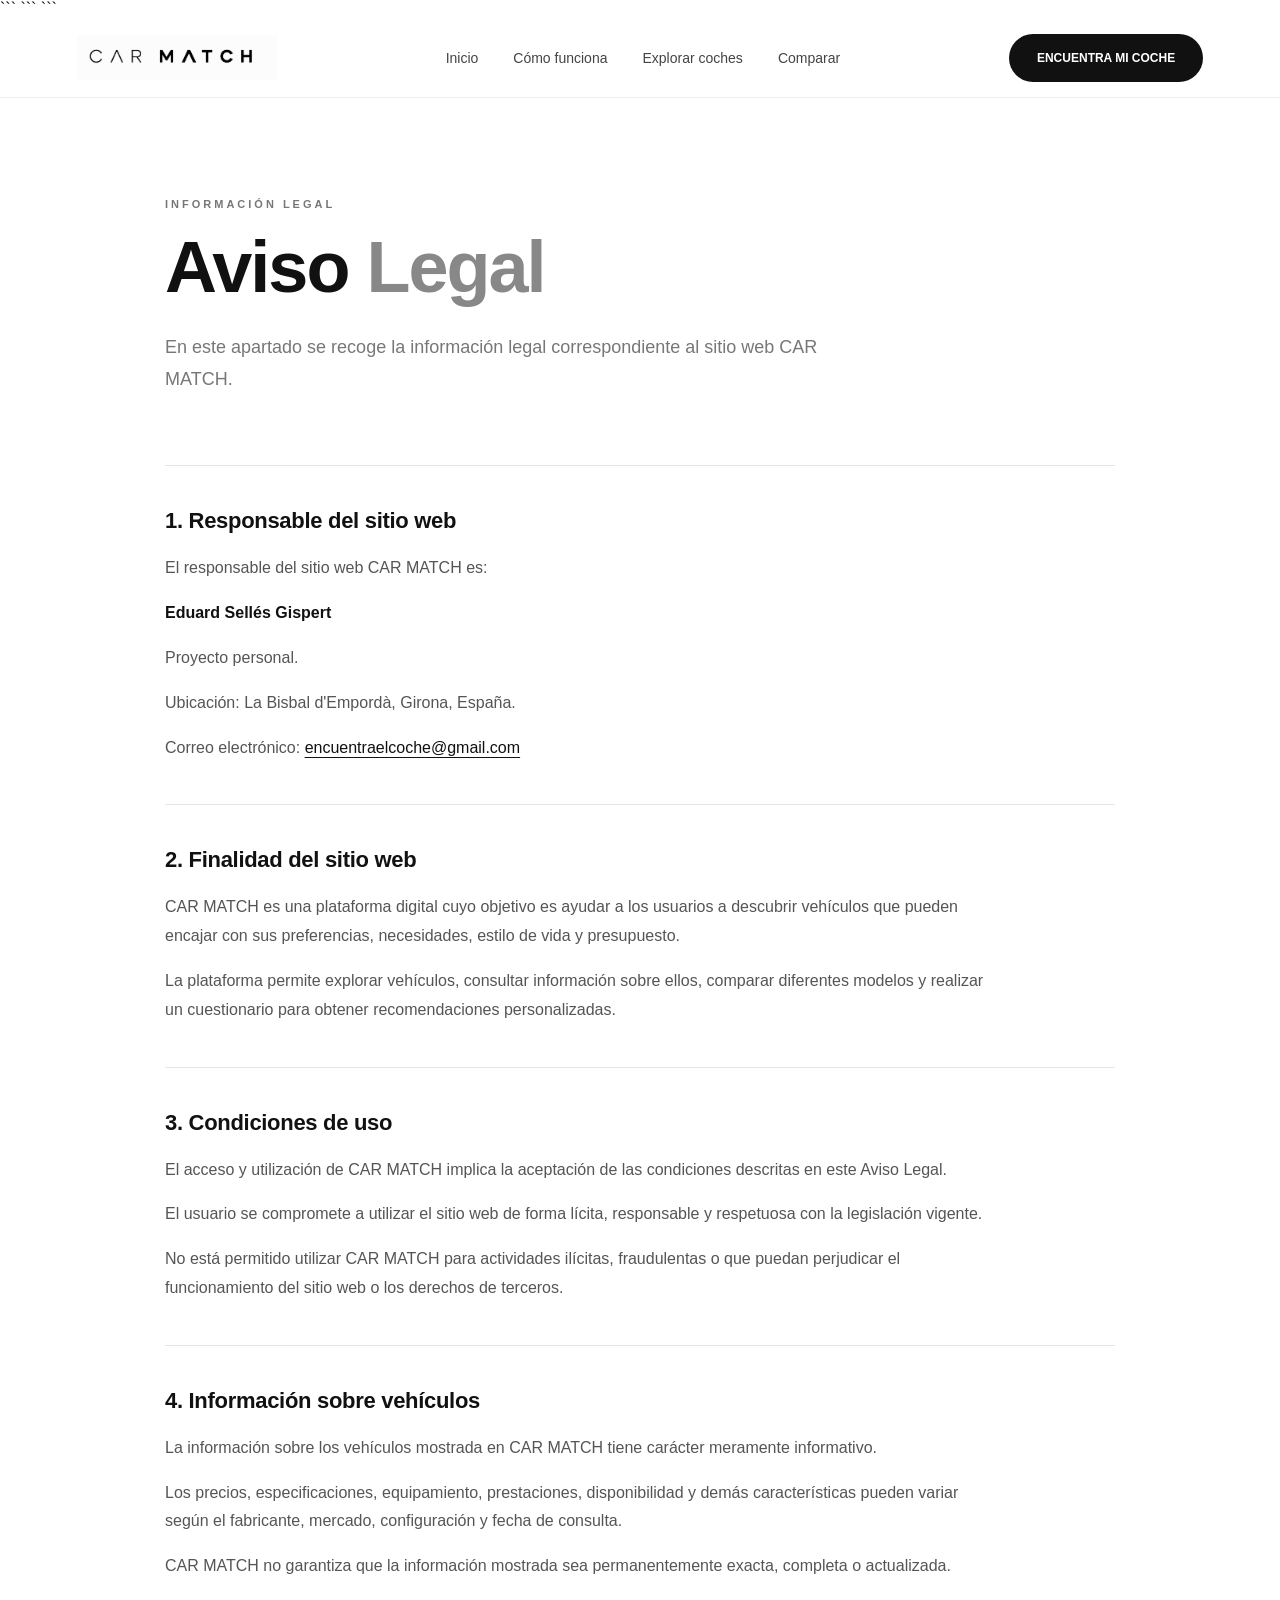
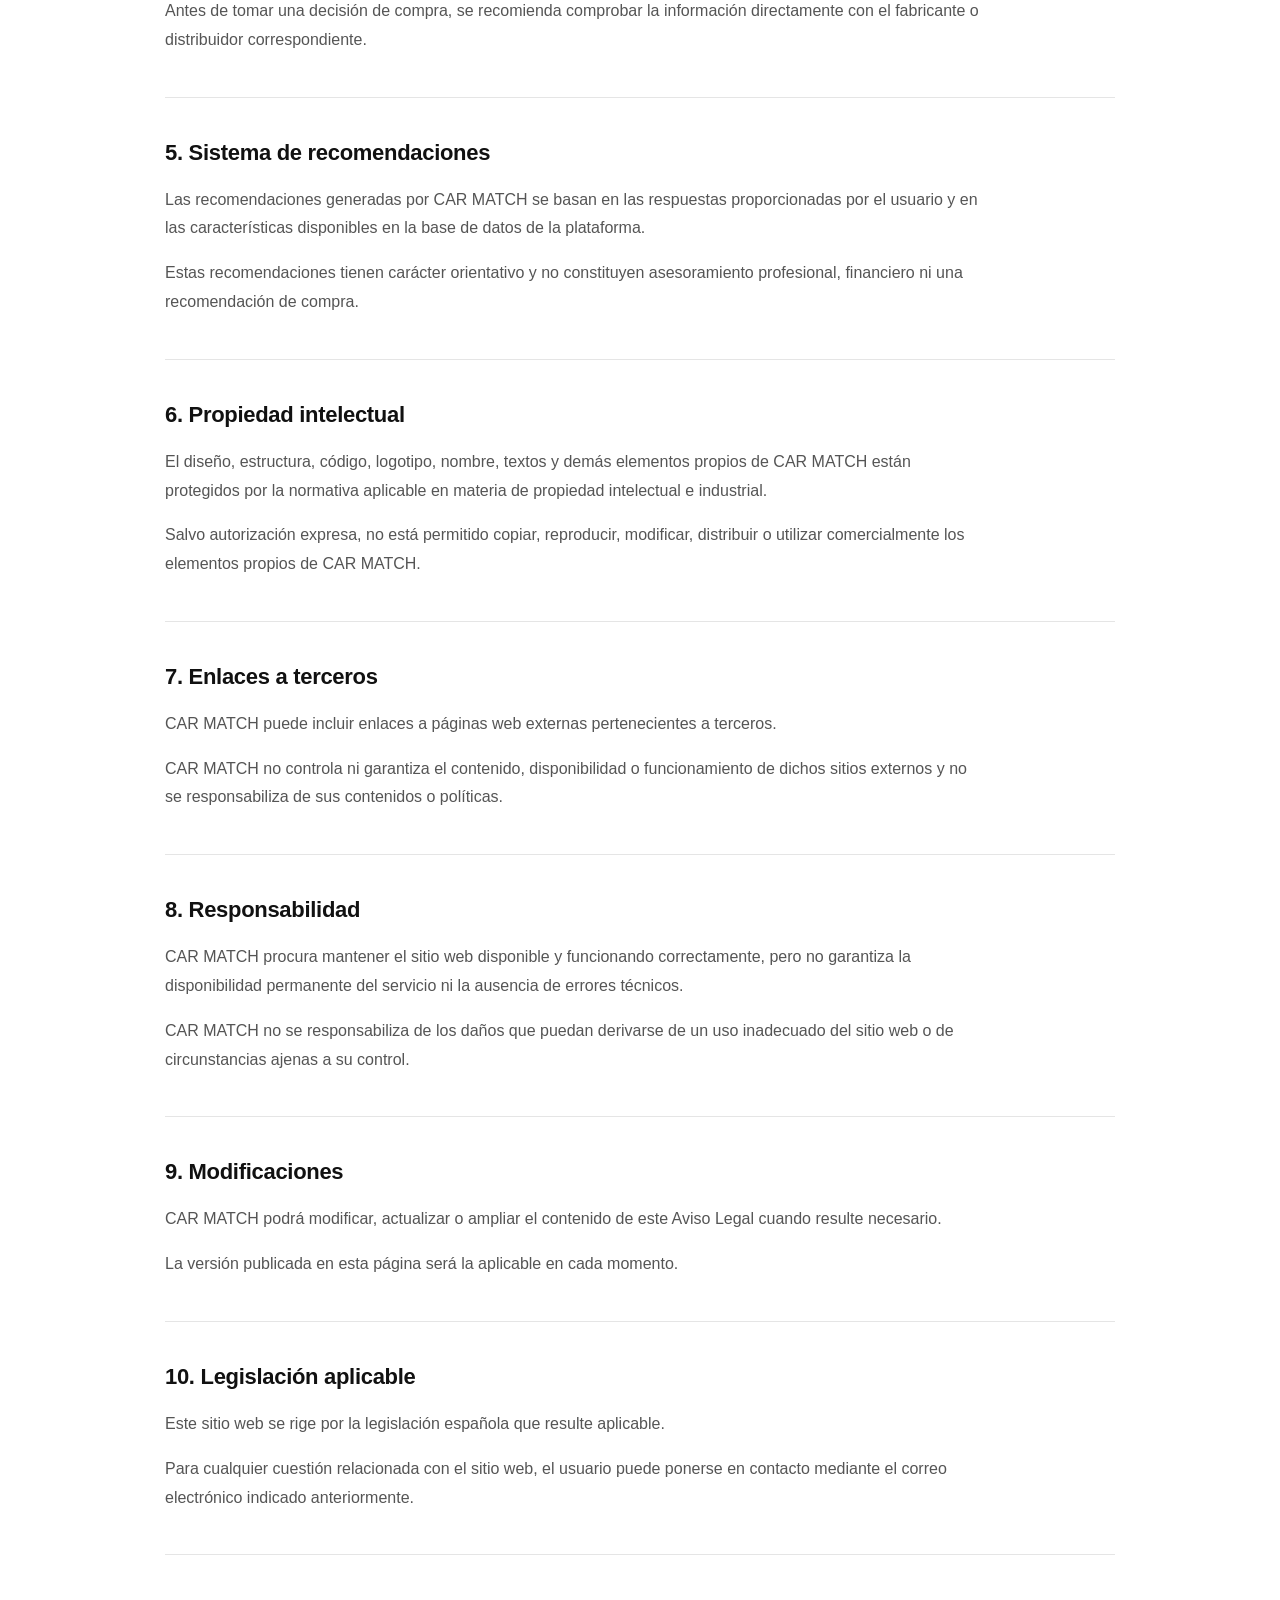
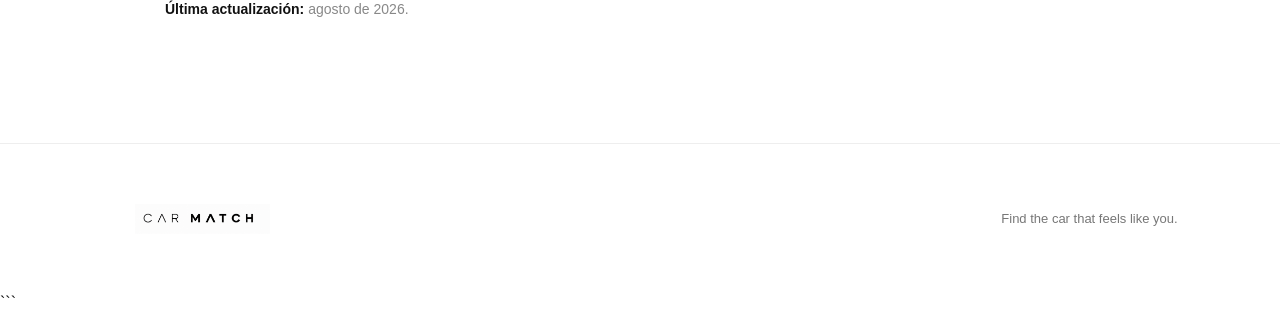
==== aviso-legal.html @ ea589018 "Add legal pages and footer links" ====
<!DOCTYPE html>

<html lang="es">

<head>

```
<meta charset="UTF-8">

<meta
    name="viewport"
    content="width=device-width, initial-scale=1.0"
>

<title>CAR MATCH — Aviso Legal</title>

<meta
    name="description"
    content="Aviso legal de CAR MATCH."
>

<link
    rel="icon"
    type="image/png"
    href="/images/favicon.png"
>

<link
    rel="stylesheet"
    href="css/style.css"
>
```

</head>

<body>

```
<!-- =====================================================
     NAVBAR
====================================================== -->

<header class="navbar">

    <a
        href="index.html"
        class="logo"
        aria-label="CAR MATCH - Inicio"
    >

        <img
            src="/images/logo.png"
            alt="CAR MATCH"
        >

    </a>


    <nav>

        <a href="index.html">
            Inicio
        </a>

        <a href="index.html#how-it-works">
            Cómo funciona
        </a>

        <a href="explore.html">
            Explorar coches
        </a>

        <a href="compare.html">
            Comparar
        </a>

    </nav>


    <button
        class="primary-button"
        type="button"
        onclick="startQuiz()"
    >
        ENCUENTRA MI COCHE
    </button>

</header>



<!-- =====================================================
     LEGAL CONTENT
====================================================== -->

<main class="legal-page">

    <section class="legal-container">


        <p class="section-label">
            INFORMACIÓN LEGAL
        </p>


        <h1>
            Aviso <span>Legal</span>
        </h1>


        <p class="legal-intro">

            En este apartado se recoge la información legal
            correspondiente al sitio web CAR MATCH.

        </p>



        <!-- RESPONSABLE -->

        <section class="legal-section">

            <h2>
                1. Responsable del sitio web
            </h2>

            <p>
                El responsable del sitio web CAR MATCH es:
            </p>

            <p>

                <strong>
                    Eduard Sellés Gispert
                </strong>

            </p>

            <p>

                Proyecto personal.

            </p>

            <p>

                Ubicación:
                La Bisbal d'Empordà, Girona, España.

            </p>

            <p>

                Correo electrónico:

                <a href="mailto:encuentraelcoche@gmail.com">
                    encuentraelcoche@gmail.com
                </a>

            </p>

        </section>



        <!-- FINALIDAD -->

        <section class="legal-section">

            <h2>
                2. Finalidad del sitio web
            </h2>

            <p>

                CAR MATCH es una plataforma digital cuyo objetivo
                es ayudar a los usuarios a descubrir vehículos que
                pueden encajar con sus preferencias, necesidades,
                estilo de vida y presupuesto.

            </p>

            <p>

                La plataforma permite explorar vehículos,
                consultar información sobre ellos, comparar
                diferentes modelos y realizar un cuestionario
                para obtener recomendaciones personalizadas.

            </p>

        </section>



        <!-- CONDICIONES -->

        <section class="legal-section">

            <h2>
                3. Condiciones de uso
            </h2>

            <p>

                El acceso y utilización de CAR MATCH implica
                la aceptación de las condiciones descritas
                en este Aviso Legal.

            </p>

            <p>

                El usuario se compromete a utilizar el sitio web
                de forma lícita, responsable y respetuosa con la
                legislación vigente.

            </p>

            <p>

                No está permitido utilizar CAR MATCH para
                actividades ilícitas, fraudulentas o que puedan
                perjudicar el funcionamiento del sitio web o
                los derechos de terceros.

            </p>

        </section>



        <!-- INFORMACIÓN VEHÍCULOS -->

        <section class="legal-section">

            <h2>
                4. Información sobre vehículos
            </h2>

            <p>

                La información sobre los vehículos mostrada en
                CAR MATCH tiene carácter meramente informativo.

            </p>

            <p>

                Los precios, especificaciones, equipamiento,
                prestaciones, disponibilidad y demás características
                pueden variar según el fabricante, mercado,
                configuración y fecha de consulta.

            </p>

            <p>

                CAR MATCH no garantiza que la información mostrada
                sea permanentemente exacta, completa o actualizada.

            </p>

            <p>

                Antes de tomar una decisión de compra, se recomienda
                comprobar la información directamente con el
                fabricante o distribuidor correspondiente.

            </p>

        </section>



        <!-- RECOMENDACIONES -->

        <section class="legal-section">

            <h2>
                5. Sistema de recomendaciones
            </h2>

            <p>

                Las recomendaciones generadas por CAR MATCH se
                basan en las respuestas proporcionadas por el
                usuario y en las características disponibles
                en la base de datos de la plataforma.

            </p>

            <p>

                Estas recomendaciones tienen carácter orientativo
                y no constituyen asesoramiento profesional,
                financiero ni una recomendación de compra.

            </p>

        </section>



        <!-- PROPIEDAD INTELECTUAL -->

        <section class="legal-section">

            <h2>
                6. Propiedad intelectual
            </h2>

            <p>

                El diseño, estructura, código, logotipo, nombre,
                textos y demás elementos propios de CAR MATCH
                están protegidos por la normativa aplicable
                en materia de propiedad intelectual e industrial.

            </p>

            <p>

                Salvo autorización expresa, no está permitido
                copiar, reproducir, modificar, distribuir o
                utilizar comercialmente los elementos propios
                de CAR MATCH.

            </p>

        </section>



        <!-- TERCEROS -->

        <section class="legal-section">

            <h2>
                7. Enlaces a terceros
            </h2>

            <p>

                CAR MATCH puede incluir enlaces a páginas web
                externas pertenecientes a terceros.

            </p>

            <p>

                CAR MATCH no controla ni garantiza el contenido,
                disponibilidad o funcionamiento de dichos sitios
                externos y no se responsabiliza de sus contenidos
                o políticas.

            </p>

        </section>



        <!-- RESPONSABILIDAD -->

        <section class="legal-section">

            <h2>
                8. Responsabilidad
            </h2>

            <p>

                CAR MATCH procura mantener el sitio web disponible
                y funcionando correctamente, pero no garantiza
                la disponibilidad permanente del servicio ni la
                ausencia de errores técnicos.

            </p>

            <p>

                CAR MATCH no se responsabiliza de los daños que
                puedan derivarse de un uso inadecuado del sitio
                web o de circunstancias ajenas a su control.

            </p>

        </section>



        <!-- MODIFICACIONES -->

        <section class="legal-section">

            <h2>
                9. Modificaciones
            </h2>

            <p>

                CAR MATCH podrá modificar, actualizar o ampliar
                el contenido de este Aviso Legal cuando resulte
                necesario.

            </p>

            <p>

                La versión publicada en esta página será la
                aplicable en cada momento.

            </p>

        </section>



        <!-- LEGISLACIÓN -->

        <section class="legal-section">

            <h2>
                10. Legislación aplicable
            </h2>

            <p>

                Este sitio web se rige por la legislación española
                que resulte aplicable.

            </p>

            <p>

                Para cualquier cuestión relacionada con el sitio
                web, el usuario puede ponerse en contacto mediante
                el correo electrónico indicado anteriormente.

            </p>

        </section>



        <!-- ACTUALIZACIÓN -->

        <section class="legal-section legal-update">

            <p>

                <strong>
                    Última actualización:
                </strong>

                agosto de 2026.

            </p>

        </section>


    </section>

</main>



<!-- =====================================================
     FOOTER
====================================================== -->

<footer>

    <div>

        <a
            href="index.html"
            class="logo"
            aria-label="CAR MATCH - Inicio"
        >

            <img
                src="/images/logo.png"
                alt="CAR MATCH"
            >

        </a>

    </div>


    <p>
        Find the car that feels like you.
    </p>

</footer>



<script src="js/script.js"></script>
```

</body>

</html>
---- css/style.css ----
/* =========================================================
   CAR MATCH
   GLOBAL STYLE
========================================================= */


/* =========================================================
   RESET
========================================================= */

* {
    margin: 0;
    padding: 0;
    box-sizing: border-box;
}

html {
    scroll-behavior: smooth;
}

body {
    font-family: Arial, Helvetica, sans-serif;
    background: #ffffff;
    color: #111111;
    -webkit-font-smoothing: antialiased;
}

img {
    max-width: 100%;
}

button,
input,
select {
    font-family: inherit;
}

button {
    -webkit-tap-highlight-color: transparent;
}

a {
    color: inherit;
}


/* =========================================================
   NAVBAR
========================================================= */

.navbar {
    position: relative;
    z-index: 100;

    width: 100%;
    min-height: 80px;

    padding: 0 6%;

    display: flex;
    align-items: center;
    justify-content: space-between;
    gap: 30px;

    border-bottom: 1px solid #eeeeee;

    background: rgba(255, 255, 255, 0.96);

    backdrop-filter: blur(10px);
}


/* =========================================================
   LOGO
========================================================= */

.logo {
    display: flex;
    align-items: center;
    text-decoration: none;

}


/* PNG LOGO */

.logo img {
    display: block;

    width: 200px;
    height: auto;
    object-fit: contain;
}


/*
   Texto del logo.
   Se mantiene porque quiz/results/explore/compare
   todavía utilizan CAR<span>MATCH</span>.
*/

.logo:not(:has(img)) {
    font-size: 22px;
    font-weight: 800;
    letter-spacing: -1px;
}

.logo span {
    font-weight: 400;
}


/* =========================================================
   NAVIGATION
========================================================= */

.navbar nav {
    display: flex;
    align-items: center;
    justify-content: center;

    gap: 35px;
}

.navbar nav a {
    position: relative;

    text-decoration: none;

    color: #444444;

    font-size: 14px;
    font-weight: 400;

    white-space: nowrap;

    transition:
        color 0.2s ease,
        opacity 0.2s ease;
}

.navbar nav a:hover {
    color: #000000;
}


/* ACTIVE PAGE */

.navbar nav a.active {
    color: #111111;
    font-weight: 700;
}

.navbar nav a.active::after {
    content: "";

    position: absolute;

    left: 0;
    right: 0;
    bottom: -8px;

    height: 1px;

    background: #111111;
}


/* =========================================================
   BUTTONS
========================================================= */

.primary-button,
.secondary-button,
.nav-button,
.quiz-next,
.quiz-back,
.exit-button,
.clear-filters,
.help-understood {
    -webkit-tap-highlight-color: transparent;
}


/* PRIMARY */

.primary-button {
    border: none;

    background: #111111;
    color: #ffffff;

    padding: 17px 28px;

    border-radius: 30px;

    font-size: 12px;
    font-weight: 700;

    cursor: pointer;

    transition:
        transform 0.2s ease,
        background 0.2s ease,
        opacity 0.2s ease;
}

.primary-button:hover {
    transform: translateY(-2px);
}

.primary-button:active {
    transform: translateY(0);
}


/* SECONDARY */

.secondary-button {
    border: 1px solid #cccccc;

    background: transparent;
    color: #111111;

    padding: 17px 28px;

    border-radius: 30px;

    font-size: 12px;
    font-weight: 700;

    cursor: pointer;

    transition:
        transform 0.2s ease,
        border-color 0.2s ease,
        background 0.2s ease;
}

.secondary-button:hover {
    border-color: #111111;

    background: #ffffff;

    transform: translateY(-2px);
}

.secondary-button:active {
    transform: translateY(0);
}


/* OLD NAV BUTTON COMPATIBILITY */

.nav-button {
    border: none;

    background: #111111;
    color: #ffffff;

    padding: 13px 22px;

    border-radius: 30px;

    font-size: 12px;
    font-weight: 700;

    cursor: pointer;
}


/* =========================================================
   HERO
========================================================= */

.hero {
    min-height: 680px;

    display: grid;
    grid-template-columns: 1fr 1fr;

    background: #f5f5f3;
}

.hero-content {
    display: flex;
    flex-direction: column;
    justify-content: center;

    padding: 80px 10%;
}

.eyebrow {
    font-size: 12px;

    letter-spacing: 3px;

    font-weight: 700;

    margin-bottom: 25px;
}

.hero h1 {
    font-size: clamp(48px, 5vw, 76px);

    line-height: 0.98;

    letter-spacing: -4px;

    max-width: 700px;
}

.hero h1 span {
    color: #777777;
}

.hero-description {
    max-width: 520px;

    margin-top: 30px;

    color: #555555;

    font-size: 17px;

    line-height: 1.7;
}


/* HERO BUTTONS */

.hero-buttons {
    display: flex;

    gap: 15px;

    margin-top: 40px;
}


/* =========================================================
   HERO IMAGE
========================================================= */

.hero-image {
    position: relative;
    min-height: 600px;
    overflow: hidden;
    background: #222222;
}

.hero-image img {
    width: 100%;
    height: 100%;
    min-height: 600px;
    display: block;
    object-fit: cover;
    transition: opacity 0.8s ease;
      overflow: hidden;
}


/* REAL HERO IMAGE */

.hero-image img {
    position: absolute;

    inset: 0;

    width: 100%;
    height: 100%;

    object-fit: cover;

    display: block;

    z-index: 1;
}


/* IMAGE OVERLAY */

.image-overlay {
    position: absolute;

    inset: 0;

    background:
        linear-gradient(
            135deg,
            rgba(0, 0, 0, 0.15),
            rgba(0, 0, 0, 0.35)
        );

    z-index: 2;

    pointer-events: none;
}


/* PLACEHOLDER */

.hero-car-placeholder {
    position: relative;

    z-index: 0;

    color: #ffffff;

    font-size: 90px;

    font-weight: 900;

    letter-spacing: -8px;

    opacity: 0.9;
}


/*
   Si existe imagen, el placeholder queda oculto
   visualmente debajo de ella.
*/

.hero-image img:not([src=""]) + .hero-car-placeholder {
    z-index: 0;
}


/* =========================================================
   HOW IT WORKS
========================================================= */

.how-it-works {
    padding: 120px 8%;
}

.section-label {
    font-size: 11px;

    letter-spacing: 3px;

    font-weight: 700;

    color: #777777;

    margin-bottom: 20px;
}

.how-it-works h2,
.categories h2 {
    font-size: clamp(36px, 4vw, 55px);

    letter-spacing: -2px;

    line-height: 1;

    max-width: 700px;
}


/* =========================================================
   STEPS
========================================================= */

.steps {
    display: grid;

    grid-template-columns: repeat(3, 1fr);

    gap: 60px;

    margin-top: 70px;
}

.step-number {
    font-size: 14px;

    color: #999999;

    margin-bottom: 30px;
}

.step h3 {
    font-size: 22px;

    margin-bottom: 15px;
}

.step p {
    color: #666666;

    line-height: 1.7;

    max-width: 350px;
}


/* =========================================================
   CATEGORIES
========================================================= */

.categories {
    padding: 120px 8%;

    background: #111111;

    color: #ffffff;
}

.categories .section-label {
    color: #999999;
}

.category-grid {
    display: grid;

    grid-template-columns: repeat(3, 1fr);

    gap: 15px;

    margin-top: 60px;
}

.category-card {
    min-height: 220px;

    padding: 30px;

    border: 1px solid #333333;

    display: flex;

    flex-direction: column;

    justify-content: flex-end;

    transition:
        background 0.3s ease,
        transform 0.3s ease,
        border-color 0.3s ease;

    cursor: pointer;
}

.category-card:hover {
    background: #1d1d1d;

    border-color: #444444;

    transform: translateY(-5px);
}

.category-card h3 {
    font-size: 25px;

    margin-bottom: 10px;
}

.category-card p {
    color: #999999;

    line-height: 1.5;
}

.category-card {
    display: flex;
    flex-direction: column;
    align-items: flex-start;
    justify-content: flex-start;
    text-align: left;
}

.category-card h3 {
    margin: 0 0 12px 0;
    text-align: left;
}


/* =========================================================
   FOOTER
========================================================= */

footer {
    padding: 60px 8%;

    display: flex;

    justify-content: space-between;

    align-items: center;

    gap: 30px;

    border-top: 1px solid #eeeeee;

    background: #ffffff;
}

footer .logo img {
    height: 30px;
}

footer p {
    color: #777777;

    font-size: 13px;
}


/* =========================================================
   FOCUS ACCESSIBILITY
========================================================= */

button:focus-visible,
a:focus-visible,
select:focus-visible,
input:focus-visible,
.category-card:focus-visible {
    outline: 2px solid #111111;

    outline-offset: 4px;
}


/* =========================================================
   QUIZ
========================================================= */

.quiz-page {
    background: #f7f7f5;

    min-height: 100vh;
}


/* =========================================================
   QUIZ HEADER
========================================================= */

.quiz-header {
    height: 80px;

    padding: 0 6%;

    display: flex;

    align-items: center;

    justify-content: space-between;

    gap: 30px;

    background: #ffffff;

    border-bottom: 1px solid #e8e8e8;
}

.quiz-logo {
    color: #111111;

    text-decoration: none;

    font-size: 22px;

    font-weight: 800;

    letter-spacing: -1px;
}

.quiz-logo span {
    font-weight: 400;
}


/* =========================================================
   EXIT
========================================================= */

.exit-button {
    border: none;

    background: transparent;

    font-size: 12px;

    font-weight: 700;

    color: #777777;

    cursor: pointer;

    transition:
        color 0.2s ease,
        opacity 0.2s ease;
}

.exit-button:hover {
    color: #111111;
}


/* =========================================================
   QUIZ CONTAINER
========================================================= */

.quiz-container {
    width: min(900px, 90%);

    margin: 0 auto;

    padding: 70px 0 50px;
}


/* =========================================================
   PROGRESS
========================================================= */

.progress-section {
    margin-bottom: 70px;
}

.progress-top {
    display: flex;

    justify-content: space-between;

    margin-bottom: 12px;

    font-size: 11px;

    font-weight: 700;

    letter-spacing: 1.5px;

    color: #777777;
}

.progress-bar {
    height: 4px;

    background: #dddddd;

    border-radius: 10px;

    overflow: hidden;
}

.progress {
    height: 100%;

    width: 10%;

    background: #111111;

    transition: width 0.4s ease;
}


/* =========================================================
   QUESTION
========================================================= */

.question-section {
    max-width: 750px;

    margin: 0 auto;
}

.question-category {
    font-size: 11px;

    font-weight: 700;

    letter-spacing: 3px;

    color: #888888;

    margin-bottom: 20px;
}

.question-section h1 {
    font-size: clamp(38px, 5vw, 62px);

    line-height: 1;

    letter-spacing: -3px;

    margin-bottom: 25px;
}

.question-description {
    color: #666666;

    font-size: 16px;

    line-height: 1.7;

    max-width: 650px;

    margin-bottom: 45px;
}


/* =========================================================
   ANSWERS
========================================================= */

.answers {
    display: grid;

    gap: 12px;
}

.answer {
    position: relative;

    padding: 22px 25px;

    border: 1px solid #dddddd;

    background: #ffffff;

    cursor: pointer;

    transition:
        border-color 0.2s ease,
        transform 0.2s ease,
        background 0.2s ease;

    border-radius: 8px;
}

.answer:hover {
    border-color: #111111;

    transform: translateY(-2px);
}

.answer.selected {
    background: #111111;

    color: #ffffff;

    border-color: #111111;
}

.answer-title {
    font-size: 16px;

    font-weight: 700;

    margin-bottom: 5px;
}

.answer-description {
    font-size: 13px;

    color: #777777;

    line-height: 1.5;
}

.answer.selected .answer-description {
    color: #bbbbbb;
}


/* =========================================================
   HELP BUTTON
========================================================= */

.help-button {
    display: inline-flex;

    align-items: center;
    justify-content: center;

    width: 22px;
    height: 22px;

    margin-left: 8px;

    border: 1px solid #aaaaaa;

    border-radius: 50%;

    font-size: 12px;

    cursor: pointer;

    color: #555555;

    background: #ffffff;

    transition:
        background 0.2s ease,
        color 0.2s ease;
}

.help-button:hover {
    background: #111111;

    color: #ffffff;
}


/* =========================================================
   QUIZ NAVIGATION
========================================================= */

.quiz-navigation {
    display: flex;

    justify-content: space-between;

    align-items: center;

    gap: 20px;

    margin-top: 70px;
}

.quiz-back {
    border: none;

    background: transparent;

    color: #666666;

    font-size: 12px;

    font-weight: 700;

    cursor: pointer;

    transition: color 0.2s ease;
}

.quiz-back:hover {
    color: #111111;
}

.quiz-next {
    border: none;

    background: #111111;

    color: #ffffff;

    padding: 17px 30px;

    border-radius: 30px;

    font-size: 12px;

    font-weight: 700;

    cursor: pointer;

    transition:
        transform 0.2s ease,
        opacity 0.2s ease;
}

.quiz-next:hover {
    transform: translateY(-2px);
}

.quiz-next:active {
    transform: translateY(0);
}


/* =========================================================
   HELP MODAL
========================================================= */

.help-modal {
    position: fixed;

    inset: 0;

    z-index: 9999;
}

.help-overlay {
    position: absolute;

    inset: 0;

    background: rgba(0, 0, 0, 0.55);

    backdrop-filter: blur(5px);
}

.help-box {
    position: absolute;

    left: 50%;
    top: 50%;

    transform: translate(-50%, -50%);

    width: min(500px, 90%);

    max-height: 90vh;

    overflow-y: auto;

    padding: 45px;

    background: #ffffff;

    border-radius: 14px;

    box-shadow:
        0 30px 80px rgba(0, 0, 0, 0.25);
}

.help-icon {
    width: 35px;
    height: 35px;

    border-radius: 50%;

    background: #111111;

    color: #ffffff;

    display: flex;

    align-items: center;
    justify-content: center;

    font-weight: 700;

    margin-bottom: 25px;
}

.help-box h2 {
    font-size: 28px;

    letter-spacing: -1px;

    margin-bottom: 15px;
}

.help-box p {
    color: #666666;

    line-height: 1.7;
}

.help-close {
    position: absolute;

    top: 20px;
    right: 20px;

    width: 35px;
    height: 35px;

    border: none;

    background: transparent;

    font-size: 28px;

    cursor: pointer;

    color: #777777;

    border-radius: 50%;
}

.help-close:hover {
    background: #f2f2f2;

    color: #111111;
}

.help-understood {
    margin-top: 30px;

    border: none;

    background: #111111;

    color: #ffffff;

    padding: 14px 25px;

    border-radius: 30px;

    font-size: 11px;

    font-weight: 700;

    cursor: pointer;

    transition: transform 0.2s ease;
}

.help-understood:hover {
    transform: translateY(-2px);
}


/* =========================================================
   GENERAL MOBILE — TABLET
========================================================= */

@media (max-width: 900px) {

    /* NAVBAR */

    .navbar {
        padding: 0 5%;

        gap: 20px;
    }

    .navbar nav {
        display: none;
    }


    /* HERO */

    .hero {
        grid-template-columns: 1fr;

        min-height: auto;
    }

    .hero-content {
        padding: 80px 7%;
    }

    .hero-image {
        min-height: 400px;
    }


    /* STEPS */

    .steps {
        grid-template-columns: 1fr;

        gap: 50px;
    }


    /* CATEGORIES */

    .category-grid {
        grid-template-columns: 1fr 1fr;
    }


    /* FOOTER */

    footer {
        padding: 50px 7%;
    }

}


/* =========================================================
   MOBILE
========================================================= */

@media (max-width: 600px) {

    /* =====================================================
       NAVBAR
    ====================================================== */

    .navbar {
        min-height: 70px;

        padding: 0 5%;

        gap: 15px;
    }

    .navbar .logo img {
        height: 28px;

        max-width: 150px;
    }

    .navbar > .primary-button {
        padding: 11px 16px;

        font-size: 10px;

        white-space: nowrap;
    }


    /* =====================================================
       HERO
    ====================================================== */

    .hero-content {
        padding: 65px 7%;
    }

    .eyebrow {
        font-size: 10px;

        letter-spacing: 2.5px;

        margin-bottom: 20px;
    }

    .hero h1 {
        font-size: clamp(42px, 12vw, 58px);

        letter-spacing: -2.5px;

        line-height: 0.98;
    }

    .hero-description {
        font-size: 15px;

        line-height: 1.65;

        margin-top: 25px;
    }

    .hero-buttons {
        flex-direction: column;

        gap: 10px;

        margin-top: 30px;
    }

    .primary-button,
    .secondary-button {
        width: 100%;

        min-height: 50px;
    }

    .hero-image {
        min-height: 320px;
    }

    .hero-car-placeholder {
        font-size: 60px;

        letter-spacing: -5px;
    }


    /* =====================================================
       HOW IT WORKS
    ====================================================== */

    .how-it-works {
        padding: 80px 7%;
    }

    .section-label {
        font-size: 10px;

        letter-spacing: 2.5px;
    }

    .how-it-works h2,
    .categories h2 {
        font-size: clamp(34px, 9vw, 46px);

        letter-spacing: -1.8px;
    }

    .steps {
        margin-top: 50px;

        gap: 45px;
    }

    .step-number {
        margin-bottom: 20px;
    }

    .step h3 {
        font-size: 20px;
    }

    .step p {
        font-size: 14px;
    }


    /* =====================================================
       CATEGORIES
    ====================================================== */

    .categories {
        padding: 80px 7%;
    }

    .category-grid {
        grid-template-columns: 1fr;

        gap: 10px;

        margin-top: 45px;
    }

    .category-card {
        min-height: 180px;

        padding: 25px;
    }


    /* =====================================================
       FOOTER
    ====================================================== */

    footer {
        padding: 45px 7%;

        flex-direction: column;

        align-items: flex-start;

        gap: 20px;
    }

    footer .logo img {
        height: 28px;
    }

    footer p {
        font-size: 12px;
    }


    /* =====================================================
       QUIZ
    ====================================================== */

    .quiz-header {
        height: 70px;

        padding: 0 5%;
    }

    .quiz-logo {
        font-size: 20px;
    }

    .quiz-container {
        width: 90%;

        padding-top: 45px;

        padding-bottom: 40px;
    }

    .progress-section {
        margin-bottom: 50px;
    }

    .question-category {
        font-size: 10px;

        letter-spacing: 2.5px;
    }

    .question-section h1 {
        font-size: clamp(38px, 10vw, 52px);

        letter-spacing: -2px;
    }

    .question-description {
        font-size: 15px;

        margin-bottom: 35px;
    }

    .answer {
        padding: 20px;
    }

    .answer-title {
        font-size: 15px;
    }

    .answer-description {
        font-size: 12px;
    }

    .quiz-navigation {
        margin-top: 50px;
    }

    .quiz-next {
        padding: 15px 23px;
    }


    /* =====================================================
       HELP MODAL
    ====================================================== */

    .help-box {
        width: 92%;

        padding: 35px 25px;
    }

    .help-box h2 {
        font-size: 25px;
    }

}


/* =========================================================
   VERY SMALL MOBILE
========================================================= */

@media (max-width: 450px) {

    .navbar {
        padding: 0 4%;
    }

    .navbar .logo img {
        height: 25px;

        max-width: 125px;
    }

    .navbar > .primary-button {
        padding: 10px 12px;

        font-size: 9px;
    }


    .hero-content {
        padding: 55px 6%;
    }

    .hero h1 {
        font-size: 40px;

        letter-spacing: -2px;
    }

    .hero-image {
        min-height: 270px;
    }


    .how-it-works,
    .categories {
        padding-left: 6%;
        padding-right: 6%;
    }


    .category-card {
        min-height: 160px;
    }


    .quiz-container {
        width: 92%;
    }

    .quiz-navigation {
        gap: 10px;
    }

    .quiz-back {
        font-size: 11px;
    }

    .quiz-next {
        font-size: 11px;

        padding: 14px 18px;
    }

}


/* =========================================================
   REDUCED MOTION
========================================================= */

@media (prefers-reduced-motion: reduce) {

    html {
        scroll-behavior: auto;
    }

    *,
    *::before,
    *::after {
        transition-duration: 0.01ms !important;
        animation-duration: 0.01ms !important;
        animation-iteration-count: 1 !important;
    }

}

.hero-image {
    position: relative;
    min-height: 600px;
    overflow: hidden;
    background: #eeeeee;
}

.hero-image img {
    width: 100%;
    height: 100%;
    min-height: 600px;
    display: block;
    object-fit: cover;
    transition: opacity 0.4s ease;
}

/* =========================================================
   CAR MATCH
   LEGAL PAGES
   ========================================================= */

.legal-page {
    min-height: 70vh;
    padding: 100px 7% 120px;
}

.legal-container {
    width: min(100%, 950px);
    margin: 0 auto;
}

.legal-container h1 {
    margin: 12px 0 25px;
    font-size: clamp(42px, 6vw, 72px);
    line-height: 1.05;
    letter-spacing: -2px;
}

.legal-container h1 span {
    color: #888;
}

.legal-intro {
    max-width: 720px;
    margin-bottom: 70px;
    font-size: 18px;
    line-height: 1.8;
    color: #777;
}

.legal-section {
    padding: 42px 0;
    border-top: 1px solid rgba(0, 0, 0, 0.10);
}

.legal-section h2 {
    margin: 0 0 20px;
    font-size: 22px;
    font-weight: 600;
    letter-spacing: -0.3px;
}

.legal-section p {
    max-width: 820px;
    margin: 0 0 16px;
    font-size: 16px;
    line-height: 1.8;
    color: #555;
}

.legal-section p:last-child {
    margin-bottom: 0;
}

.legal-section strong {
    color: #111;
    font-weight: 600;
}

.legal-section a {
    color: #111;
    text-decoration: underline;
    text-underline-offset: 4px;
}

.legal-section a:hover {
    opacity: 0.6;
}

.legal-update {
    padding-bottom: 0;
}

.legal-update p {
    color: #888;
    font-size: 14px;
}


/* =========================================================
   LEGAL RESPONSIVE
   ========================================================= */

@media (max-width: 768px) {

    .legal-page {
        padding: 70px 6% 80px;
    }

    .legal-container h1 {
        font-size: 44px;
        letter-spacing: -1.5px;
    }

    .legal-intro {
        font-size: 16px;
        margin-bottom: 45px;
    }

    .legal-section {
        padding: 32px 0;
    }

    .legal-section h2 {
        font-size: 19px;
    }

    .legal-section p {
        font-size: 15px;
        line-height: 1.75;
    }

}

/* =========================================================
   FOOTER LEGAL LINKS
   ========================================================= */

.footer-legal {
    width: 100%;
    display: flex;
    justify-content: center;
    align-items: center;
    gap: 10px;
    margin-top: 25px;
    padding-top: 20px;
    border-top: 1px solid rgba(0, 0, 0, 0.08);
}

.footer-legal a {
    color: inherit;
    text-decoration: none;
    font-size: 13px;
    transition: opacity 0.2s ease;
}

.footer-legal a:hover {
    opacity: 0.55;
}

.footer-legal span {
    opacity: 0.4;
    font-size: 13px;
}


/* =========================================================
   FOOTER LEGAL — MOBILE
   ========================================================= */

@media (max-width: 768px) {

    .footer-legal {
        flex-wrap: wrap;
        margin-top: 20px;
        padding-top: 18px;
    }

}
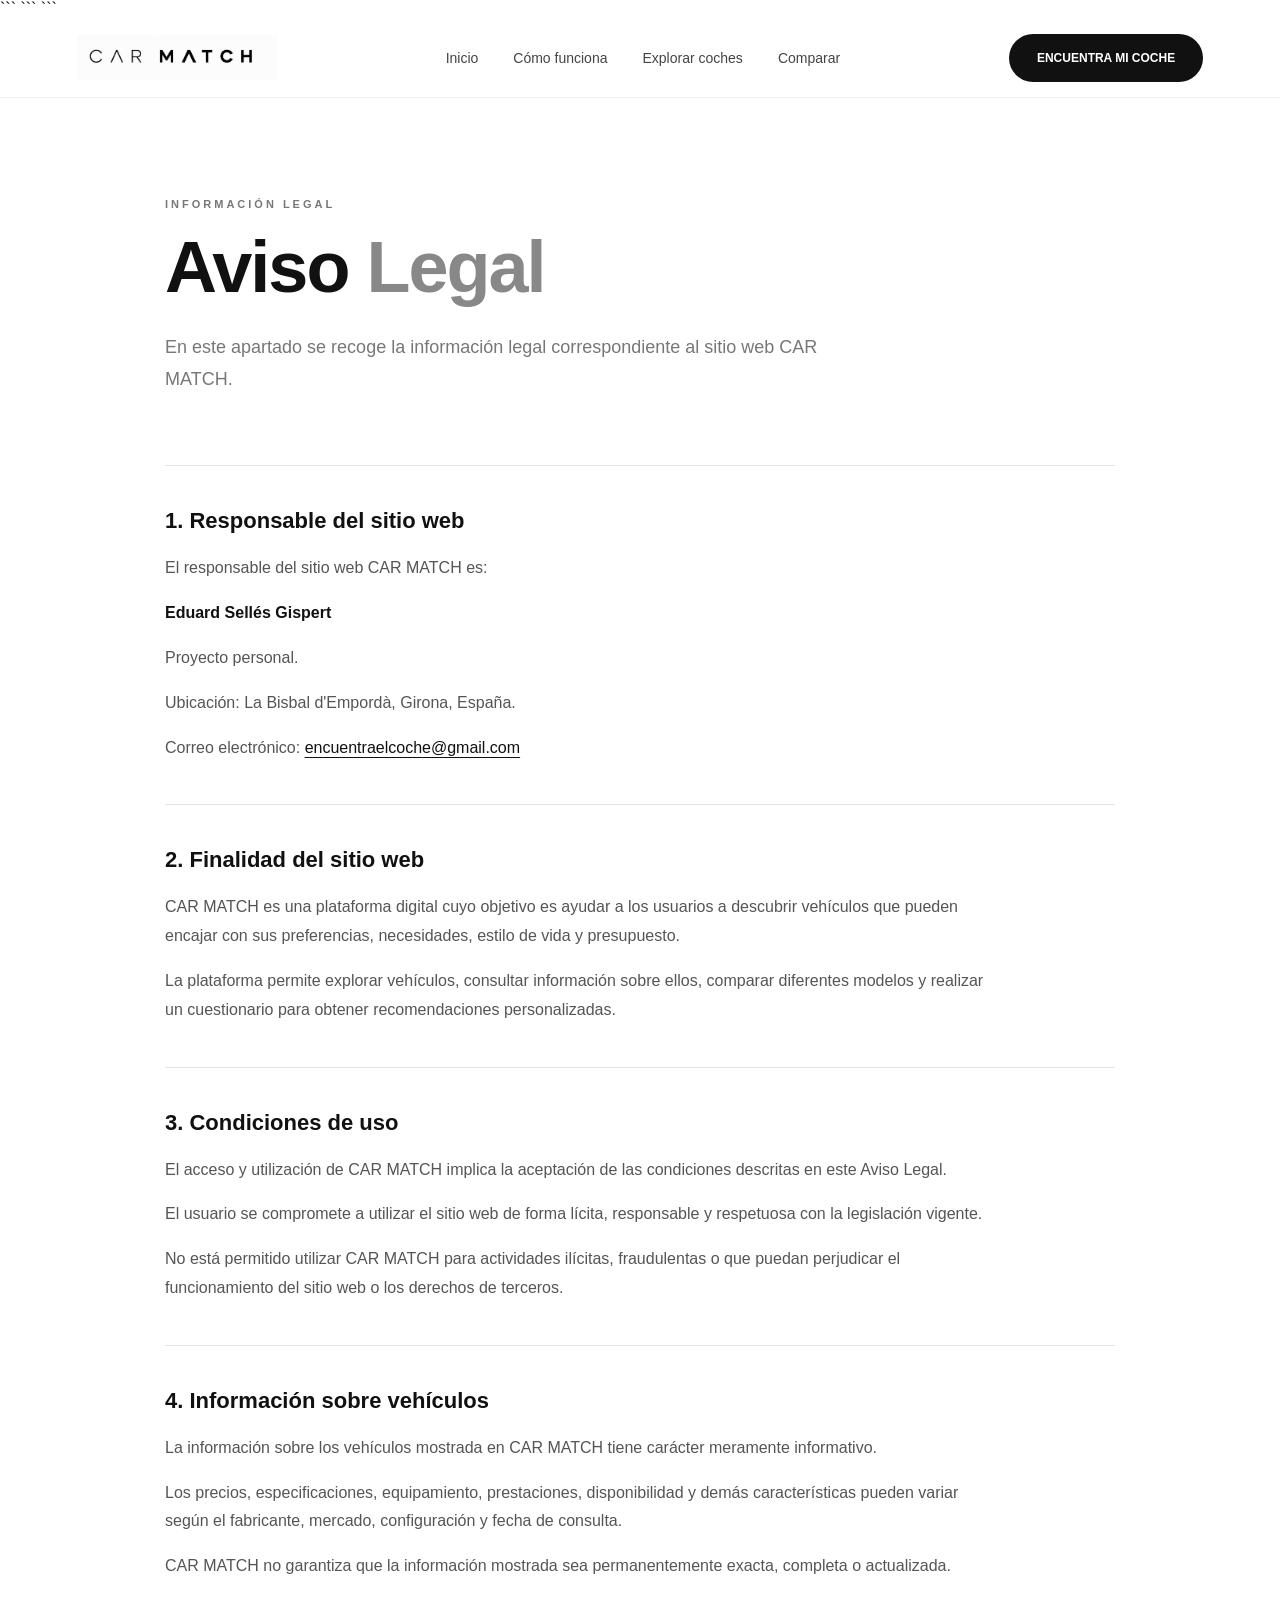
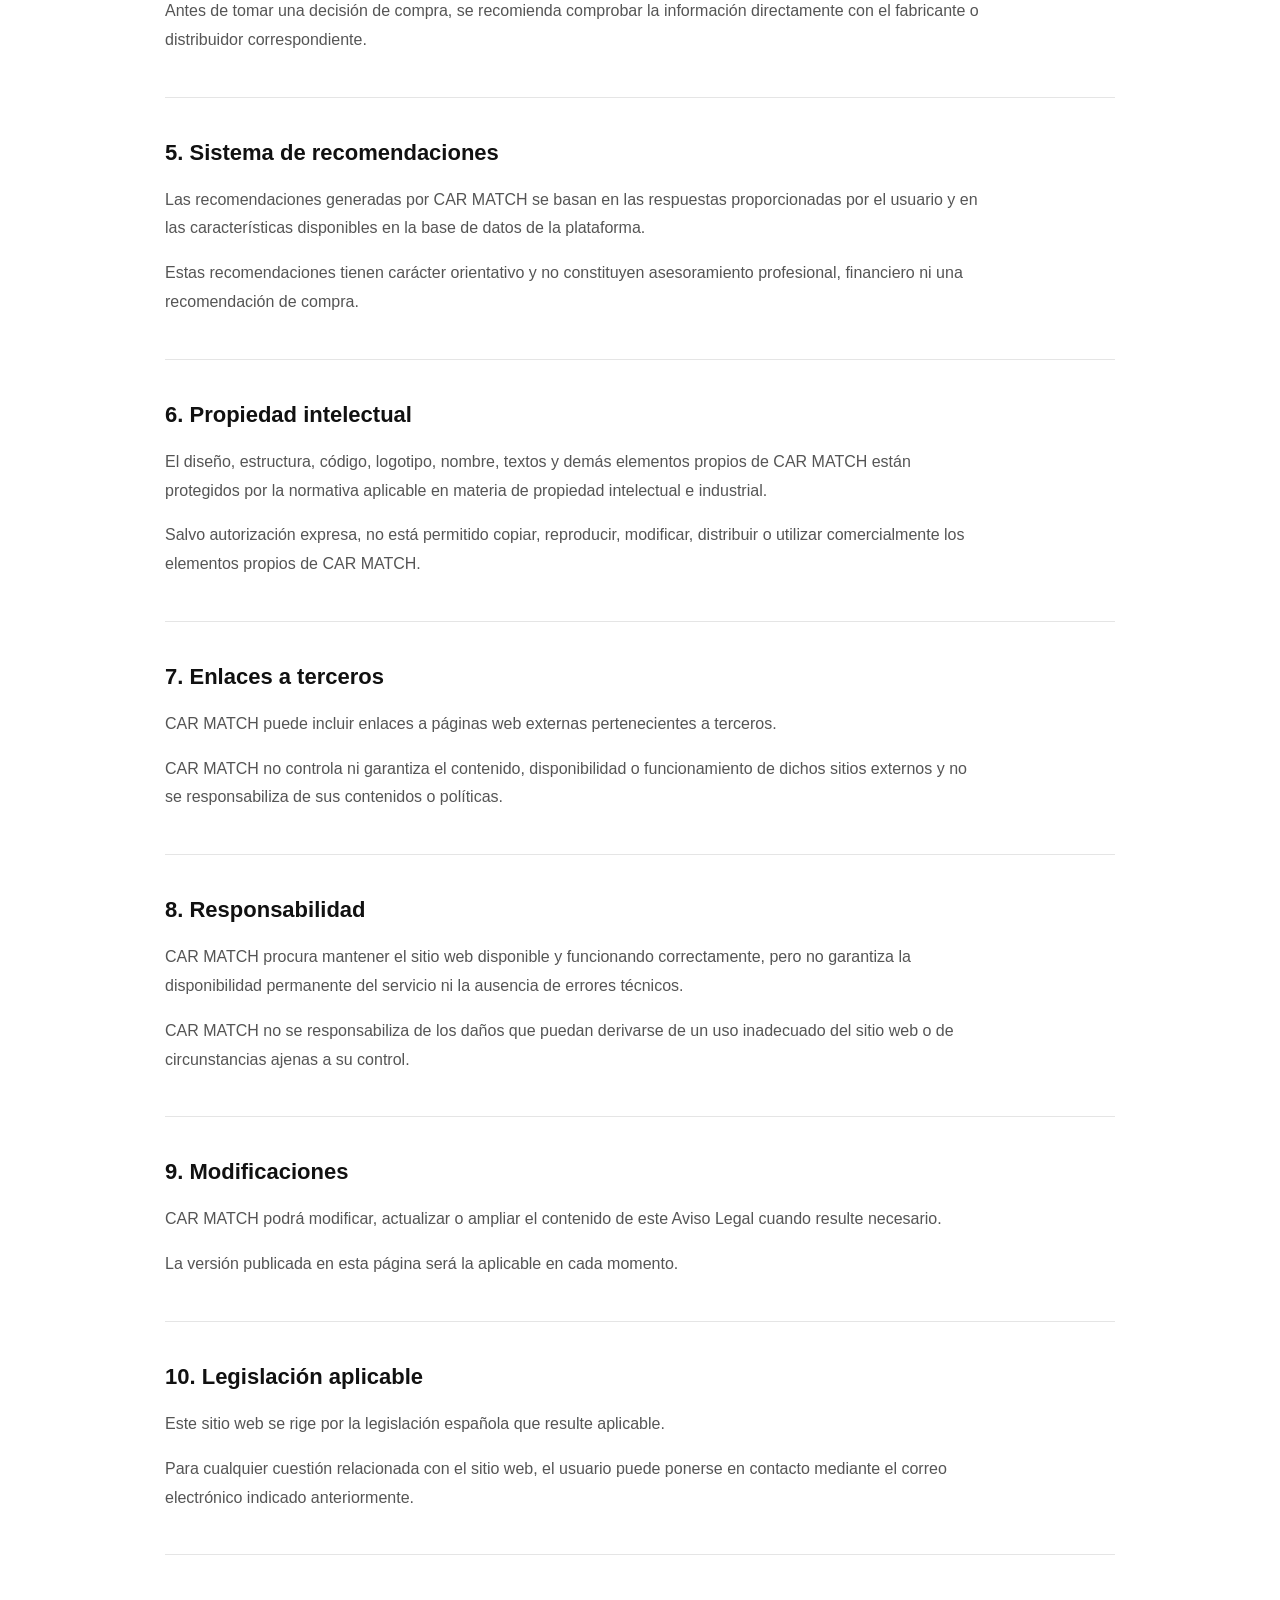
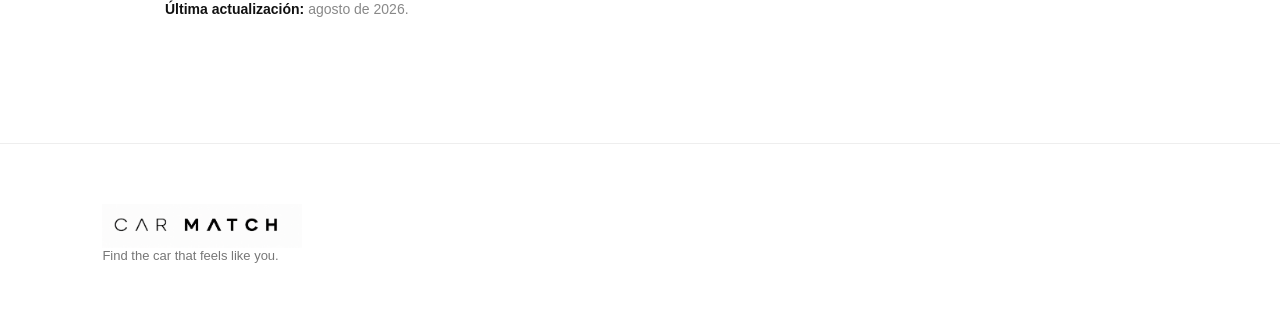
==== commit d8f232d1: "todo" ====
--- a/aviso-legal.html
+++ b/aviso-legal.html
@@ -500,7 +500,7 @@
 
 
 <script src="js/script.js"></script>
-```
+
 
 </body>
 
--- a/css/style.css
+++ b/css/style.css
@@ -1,12 +1,14 @@
+
 /* =========================================================
    CAR MATCH
-   GLOBAL STYLE
-========================================================= */
+
+   GLOBAL STYLE — DESKTOP
+   ========================================================= */
 
 
 /* =========================================================
    RESET
-========================================================= */
+   ========================================================= */
 
 * {
     margin: 0;
@@ -27,6 +29,7 @@
 
 img {
     max-width: 100%;
+    display: block;
 }
 
 button,
@@ -46,58 +49,39 @@
 
 /* =========================================================
    NAVBAR
-========================================================= */
+   ========================================================= */
 
 .navbar {
     position: relative;
     z-index: 100;
-
     width: 100%;
     min-height: 80px;
-
     padding: 0 6%;
-
     display: flex;
     align-items: center;
     justify-content: space-between;
     gap: 30px;
-
     border-bottom: 1px solid #eeeeee;
-
     background: rgba(255, 255, 255, 0.96);
-
     backdrop-filter: blur(10px);
 }
 
 
 /* =========================================================
    LOGO
-========================================================= */
+   ========================================================= */
 
 .logo {
     display: flex;
     align-items: center;
     text-decoration: none;
-
-}
-
-
-/* PNG LOGO */
+}
 
 .logo img {
-    display: block;
-
     width: 200px;
     height: auto;
     object-fit: contain;
 }
-
-
-/*
-   Texto del logo.
-   Se mantiene porque quiz/results/explore/compare
-   todavía utilizan CAR<span>MATCH</span>.
-*/
 
 .logo:not(:has(img)) {
     font-size: 22px;
@@ -111,29 +95,43 @@
 
 
 /* =========================================================
-   NAVIGATION
-========================================================= */
+   DESKTOP NAVIGATION
+   ========================================================= */
 
 .navbar nav {
     display: flex;
     align-items: center;
     justify-content: center;
+    gap: 35px;
+}
+
+/* =========================================================
+   RESULTS — NAVBAR CENTRADA
+   ========================================================= */
+
+.results-page .navbar {
+    position: relative;
+}
+
+.results-page .navbar nav {
+    position: absolute;
+    left: 50%;
+    transform: translateX(-50%);
+
+    display: flex;
+    align-items: center;
+    justify-content: center;
 
     gap: 35px;
 }
 
 .navbar nav a {
     position: relative;
-
     text-decoration: none;
-
     color: #444444;
-
     font-size: 14px;
     font-weight: 400;
-
     white-space: nowrap;
-
     transition:
         color 0.2s ease,
         opacity 0.2s ease;
@@ -143,9 +141,6 @@
     color: #000000;
 }
 
-
-/* ACTIVE PAGE */
-
 .navbar nav a.active {
     color: #111111;
     font-weight: 700;
@@ -153,22 +148,18 @@
 
 .navbar nav a.active::after {
     content: "";
-
     position: absolute;
-
     left: 0;
     right: 0;
     bottom: -8px;
-
     height: 1px;
-
     background: #111111;
 }
 
 
 /* =========================================================
    BUTTONS
-========================================================= */
+   ========================================================= */
 
 .primary-button,
 .secondary-button,
@@ -186,19 +177,13 @@
 
 .primary-button {
     border: none;
-
     background: #111111;
     color: #ffffff;
-
     padding: 17px 28px;
-
     border-radius: 30px;
-
     font-size: 12px;
     font-weight: 700;
-
     cursor: pointer;
-
     transition:
         transform 0.2s ease,
         background 0.2s ease,
@@ -218,19 +203,13 @@
 
 .secondary-button {
     border: 1px solid #cccccc;
-
     background: transparent;
     color: #111111;
-
     padding: 17px 28px;
-
     border-radius: 30px;
-
     font-size: 12px;
     font-weight: 700;
-
     cursor: pointer;
-
     transition:
         transform 0.2s ease,
         border-color 0.2s ease,
@@ -239,9 +218,7 @@
 
 .secondary-button:hover {
     border-color: #111111;
-
     background: #ffffff;
-
     transform: translateY(-2px);
 }
 
@@ -250,35 +227,28 @@
 }
 
 
-/* OLD NAV BUTTON COMPATIBILITY */
+/* OLD NAV BUTTON */
 
 .nav-button {
     border: none;
-
     background: #111111;
     color: #ffffff;
-
     padding: 13px 22px;
-
     border-radius: 30px;
-
     font-size: 12px;
     font-weight: 700;
-
     cursor: pointer;
 }
 
 
 /* =========================================================
    HERO
-========================================================= */
+   ========================================================= */
 
 .hero {
     min-height: 680px;
-
     display: grid;
     grid-template-columns: 1fr 1fr;
-
     background: #f5f5f3;
 }
 
@@ -286,27 +256,20 @@
     display: flex;
     flex-direction: column;
     justify-content: center;
-
     padding: 80px 10%;
 }
 
 .eyebrow {
     font-size: 12px;
-
     letter-spacing: 3px;
-
-    font-weight: 700;
-
+    font-weight: 700;
     margin-bottom: 25px;
 }
 
 .hero h1 {
     font-size: clamp(48px, 5vw, 76px);
-
     line-height: 0.98;
-
     letter-spacing: -4px;
-
     max-width: 700px;
 }
 
@@ -316,120 +279,69 @@
 
 .hero-description {
     max-width: 520px;
-
     margin-top: 30px;
-
     color: #555555;
-
     font-size: 17px;
-
     line-height: 1.7;
 }
-
-
-/* HERO BUTTONS */
 
 .hero-buttons {
     display: flex;
-
     gap: 15px;
-
     margin-top: 40px;
 }
 
 
 /* =========================================================
    HERO IMAGE
-========================================================= */
+   ========================================================= */
 
 .hero-image {
     position: relative;
-    min-height: 600px;
+    width: 100%;
+    height: clamp(700px, 70vh, 700px);
     overflow: hidden;
-    background: #222222;
+    background: #eeeeee;
 }
 
 .hero-image img {
+    position: absolute;
+    inset: 0;
     width: 100%;
     height: 100%;
-    min-height: 600px;
-    display: block;
     object-fit: cover;
-    transition: opacity 0.8s ease;
-      overflow: hidden;
-}
-
-
-/* REAL HERO IMAGE */
-
-.hero-image img {
-    position: absolute;
-
-    inset: 0;
-
-    width: 100%;
-    height: 100%;
-
-    object-fit: cover;
-
-    display: block;
-
+    object-position: center;
+    transition: opacity 0.4s ease;
     z-index: 1;
 }
-
-
-/* IMAGE OVERLAY */
 
 .image-overlay {
     position: absolute;
-
     inset: 0;
-
     background:
         linear-gradient(
             135deg,
             rgba(0, 0, 0, 0.15),
             rgba(0, 0, 0, 0.35)
         );
-
     z-index: 2;
-
     pointer-events: none;
 }
-
-
-/* PLACEHOLDER */
 
 .hero-car-placeholder {
     position: relative;
-
     z-index: 0;
-
     color: #ffffff;
-
     font-size: 90px;
-
     font-weight: 900;
-
     letter-spacing: -8px;
-
     opacity: 0.9;
 }
 
 
-/*
-   Si existe imagen, el placeholder queda oculto
-   visualmente debajo de ella.
-*/
-
-.hero-image img:not([src=""]) + .hero-car-placeholder {
-    z-index: 0;
-}
-
-
 /* =========================================================
    HOW IT WORKS
-========================================================= */
+   ========================================================= */
 
 .how-it-works {
     padding: 120px 8%;
@@ -437,74 +349,57 @@
 
 .section-label {
     font-size: 11px;
-
     letter-spacing: 3px;
-
-    font-weight: 700;
-
+    font-weight: 700;
     color: #777777;
-
     margin-bottom: 20px;
 }
 
 .how-it-works h2,
 .categories h2 {
     font-size: clamp(36px, 4vw, 55px);
-
     letter-spacing: -2px;
-
     line-height: 1;
-
     max-width: 700px;
 }
 
 
 /* =========================================================
    STEPS
-========================================================= */
+   ========================================================= */
 
 .steps {
     display: grid;
-
     grid-template-columns: repeat(3, 1fr);
-
     gap: 60px;
-
     margin-top: 70px;
 }
 
 .step-number {
     font-size: 14px;
-
     color: #999999;
-
     margin-bottom: 30px;
 }
 
 .step h3 {
     font-size: 22px;
-
     margin-bottom: 15px;
 }
 
 .step p {
     color: #666666;
-
     line-height: 1.7;
-
     max-width: 350px;
 }
 
 
 /* =========================================================
    CATEGORIES
-========================================================= */
+   ========================================================= */
 
 .categories {
     padding: 120px 8%;
-
     background: #111111;
-
     color: #ffffff;
 }
 
@@ -514,103 +409,136 @@
 
 .category-grid {
     display: grid;
-
     grid-template-columns: repeat(3, 1fr);
-
     gap: 15px;
-
     margin-top: 60px;
 }
 
 .category-card {
     min-height: 220px;
-
     padding: 30px;
-
     border: 1px solid #333333;
-
-    display: flex;
-
-    flex-direction: column;
-
-    justify-content: flex-end;
-
-    transition:
-        background 0.3s ease,
-        transform 0.3s ease,
-        border-color 0.3s ease;
-
-    cursor: pointer;
-}
-
-.category-card:hover {
-    background: #1d1d1d;
-
-    border-color: #444444;
-
-    transform: translateY(-5px);
-}
-
-.category-card h3 {
-    font-size: 25px;
-
-    margin-bottom: 10px;
-}
-
-.category-card p {
-    color: #999999;
-
-    line-height: 1.5;
-}
-
-.category-card {
     display: flex;
     flex-direction: column;
     align-items: flex-start;
     justify-content: flex-start;
     text-align: left;
+    transition:
+        background 0.3s ease,
+        transform 0.3s ease,
+        border-color 0.3s ease;
+    cursor: pointer;
+}
+
+.category-card:hover {
+    background: #1d1d1d;
+    border-color: #444444;
+    transform: translateY(-5px);
 }
 
 .category-card h3 {
+    font-size: 25px;
     margin: 0 0 12px 0;
-    text-align: left;
+}
+
+.category-card p {
+    color: #999999;
+    line-height: 1.5;
 }
 
 
 /* =========================================================
    FOOTER
-========================================================= */
+   ========================================================= */
 
 footer {
+    width: 100%;
     padding: 60px 8%;
-
+    border-top: 1px solid #eeeeee;
+    background: #ffffff;
+}
+
+.cm-footer-top,
+.footer-top {
+    width: 100%;
     display: flex;
-
     justify-content: space-between;
-
     align-items: center;
-
-    gap: 30px;
-
-    border-top: 1px solid #eeeeee;
-
-    background: #ffffff;
-}
-
-footer .logo img {
-    height: 30px;
+}
+
+.cm-footer-logo,
+.footer-top .logo {
+    display: block;
+    margin: 0;
+    padding: 0;
+}
+
+.cm-footer-logo img {
+    display: block;
+    width: 150px;
+    height: auto;
+    margin: 0;
+}
+
+.cm-footer-text,
+.footer-top p {
+    margin: 0;
+    padding: 0;
 }
 
 footer p {
     color: #777777;
-
     font-size: 13px;
 }
 
-
-/* =========================================================
-   FOCUS ACCESSIBILITY
-========================================================= */
+.cm-footer-line,
+.footer-divider {
+    width: 100%;
+    height: 1px;
+    margin: 30px 0 0 0;
+    padding: 0;
+    background: rgba(0, 0, 0, 0.12);
+    display: block;
+}
+
+.cm-footer-legal,
+.footer-legal {
+    width: 100%;
+    display: flex;
+    justify-content: center;
+    align-items: center;
+    gap: 10px;
+    margin: 20px 0 0 0;
+    padding: 0;
+}
+
+.cm-footer-legal a,
+.footer-legal a {
+    margin: 0;
+    padding: 0;
+    color: inherit;
+    text-decoration: none;
+    font-size: 13px;
+    transition: opacity 0.2s ease;
+}
+
+.cm-footer-legal a:hover,
+.footer-legal a:hover {
+    opacity: 0.55;
+}
+
+.cm-footer-legal span,
+.footer-legal span {
+    margin: 0;
+    padding: 0;
+    opacity: 0.4;
+    font-size: 13px;
+}
+
+
+/* =========================================================
+   FOCUS
+   ========================================================= */
 
 button:focus-visible,
 a:focus-visible,
@@ -618,53 +546,35 @@
 input:focus-visible,
 .category-card:focus-visible {
     outline: 2px solid #111111;
-
     outline-offset: 4px;
 }
 
 
 /* =========================================================
    QUIZ
-========================================================= */
+   ========================================================= */
 
 .quiz-page {
     background: #f7f7f5;
-
     min-height: 100vh;
 }
-
-
-/* =========================================================
-   QUIZ HEADER
-========================================================= */
 
 .quiz-header {
     height: 80px;
-
     padding: 0 6%;
-
     display: flex;
-
     align-items: center;
-
     justify-content: space-between;
-
     gap: 30px;
-
     background: #ffffff;
-
     border-bottom: 1px solid #e8e8e8;
 }
 
 .quiz-logo {
     color: #111111;
-
     text-decoration: none;
-
     font-size: 22px;
-
     font-weight: 800;
-
     letter-spacing: -1px;
 }
 
@@ -675,21 +585,15 @@
 
 /* =========================================================
    EXIT
-========================================================= */
+   ========================================================= */
 
 .exit-button {
     border: none;
-
     background: transparent;
-
     font-size: 12px;
-
-    font-weight: 700;
-
+    font-weight: 700;
     color: #777777;
-
     cursor: pointer;
-
     transition:
         color 0.2s ease,
         opacity 0.2s ease;
@@ -702,20 +606,18 @@
 
 /* =========================================================
    QUIZ CONTAINER
-========================================================= */
+   ========================================================= */
 
 .quiz-container {
     width: min(900px, 90%);
-
     margin: 0 auto;
-
     padding: 70px 0 50px;
 }
 
 
 /* =========================================================
    PROGRESS
-========================================================= */
+   ========================================================= */
 
 .progress-section {
     margin-bottom: 70px;
@@ -723,142 +625,104 @@
 
 .progress-top {
     display: flex;
-
     justify-content: space-between;
-
     margin-bottom: 12px;
-
     font-size: 11px;
-
-    font-weight: 700;
-
+    font-weight: 700;
     letter-spacing: 1.5px;
-
     color: #777777;
 }
 
 .progress-bar {
     height: 4px;
-
     background: #dddddd;
-
     border-radius: 10px;
-
     overflow: hidden;
 }
 
 .progress {
     height: 100%;
-
     width: 10%;
-
     background: #111111;
-
     transition: width 0.4s ease;
 }
 
 
 /* =========================================================
    QUESTION
-========================================================= */
+   ========================================================= */
 
 .question-section {
     max-width: 750px;
-
     margin: 0 auto;
 }
 
 .question-category {
     font-size: 11px;
-
-    font-weight: 700;
-
+    font-weight: 700;
     letter-spacing: 3px;
-
     color: #888888;
-
     margin-bottom: 20px;
 }
 
 .question-section h1 {
     font-size: clamp(38px, 5vw, 62px);
-
     line-height: 1;
-
     letter-spacing: -3px;
-
     margin-bottom: 25px;
 }
 
 .question-description {
     color: #666666;
-
     font-size: 16px;
-
     line-height: 1.7;
-
     max-width: 650px;
-
     margin-bottom: 45px;
 }
 
 
 /* =========================================================
    ANSWERS
-========================================================= */
+   ========================================================= */
 
 .answers {
     display: grid;
-
     gap: 12px;
 }
 
 .answer {
     position: relative;
-
     padding: 22px 25px;
-
     border: 1px solid #dddddd;
-
     background: #ffffff;
-
     cursor: pointer;
-
     transition:
         border-color 0.2s ease,
         transform 0.2s ease,
         background 0.2s ease;
-
     border-radius: 8px;
 }
 
 .answer:hover {
     border-color: #111111;
-
     transform: translateY(-2px);
 }
 
 .answer.selected {
     background: #111111;
-
     color: #ffffff;
-
     border-color: #111111;
 }
 
 .answer-title {
     font-size: 16px;
-
-    font-weight: 700;
-
+    font-weight: 700;
     margin-bottom: 5px;
 }
 
 .answer-description {
     font-size: 13px;
-
     color: #777777;
-
     line-height: 1.5;
 }
 
@@ -868,32 +732,22 @@
 
 
 /* =========================================================
-   HELP BUTTON
-========================================================= */
+   HELP
+   ========================================================= */
 
 .help-button {
     display: inline-flex;
-
     align-items: center;
     justify-content: center;
-
     width: 22px;
     height: 22px;
-
     margin-left: 8px;
-
     border: 1px solid #aaaaaa;
-
     border-radius: 50%;
-
     font-size: 12px;
-
     cursor: pointer;
-
     color: #555555;
-
     background: #ffffff;
-
     transition:
         background 0.2s ease,
         color 0.2s ease;
@@ -901,41 +755,29 @@
 
 .help-button:hover {
     background: #111111;
-
     color: #ffffff;
 }
 
 
 /* =========================================================
    QUIZ NAVIGATION
-========================================================= */
+   ========================================================= */
 
 .quiz-navigation {
     display: flex;
-
     justify-content: space-between;
-
     align-items: center;
-
     gap: 20px;
-
     margin-top: 70px;
 }
 
 .quiz-back {
     border: none;
-
     background: transparent;
-
     color: #666666;
-
     font-size: 12px;
-
-    font-weight: 700;
-
+    font-weight: 700;
     cursor: pointer;
-
-    transition: color 0.2s ease;
 }
 
 .quiz-back:hover {
@@ -944,21 +786,13 @@
 
 .quiz-next {
     border: none;
-
     background: #111111;
-
     color: #ffffff;
-
     padding: 17px 30px;
-
     border-radius: 30px;
-
     font-size: 12px;
-
-    font-weight: 700;
-
+    font-weight: 700;
     cursor: pointer;
-
     transition:
         transform 0.2s ease,
         opacity 0.2s ease;
@@ -968,575 +802,95 @@
     transform: translateY(-2px);
 }
 
-.quiz-next:active {
-    transform: translateY(0);
-}
-
 
 /* =========================================================
    HELP MODAL
-========================================================= */
+   ========================================================= */
 
 .help-modal {
     position: fixed;
-
     inset: 0;
-
     z-index: 9999;
 }
 
 .help-overlay {
     position: absolute;
-
     inset: 0;
-
     background: rgba(0, 0, 0, 0.55);
-
     backdrop-filter: blur(5px);
 }
 
 .help-box {
     position: absolute;
-
     left: 50%;
     top: 50%;
-
     transform: translate(-50%, -50%);
-
     width: min(500px, 90%);
-
     max-height: 90vh;
-
     overflow-y: auto;
-
     padding: 45px;
-
     background: #ffffff;
-
     border-radius: 14px;
-
-    box-shadow:
-        0 30px 80px rgba(0, 0, 0, 0.25);
+    box-shadow: 0 30px 80px rgba(0, 0, 0, 0.25);
 }
 
 .help-icon {
     width: 35px;
     height: 35px;
-
     border-radius: 50%;
-
     background: #111111;
-
     color: #ffffff;
-
     display: flex;
-
     align-items: center;
     justify-content: center;
-
-    font-weight: 700;
-
+    font-weight: 700;
     margin-bottom: 25px;
 }
 
 .help-box h2 {
     font-size: 28px;
-
     letter-spacing: -1px;
-
     margin-bottom: 15px;
 }
 
 .help-box p {
     color: #666666;
-
     line-height: 1.7;
 }
 
 .help-close {
     position: absolute;
-
     top: 20px;
     right: 20px;
-
     width: 35px;
     height: 35px;
-
     border: none;
-
     background: transparent;
-
     font-size: 28px;
-
     cursor: pointer;
-
     color: #777777;
-
     border-radius: 50%;
 }
 
 .help-close:hover {
     background: #f2f2f2;
-
     color: #111111;
 }
 
 .help-understood {
     margin-top: 30px;
-
     border: none;
-
     background: #111111;
-
     color: #ffffff;
-
     padding: 14px 25px;
-
     border-radius: 30px;
-
     font-size: 11px;
-
-    font-weight: 700;
-
+    font-weight: 700;
     cursor: pointer;
-
-    transition: transform 0.2s ease;
-}
-
-.help-understood:hover {
-    transform: translateY(-2px);
-}
-
-
-/* =========================================================
-   GENERAL MOBILE — TABLET
-========================================================= */
-
-@media (max-width: 900px) {
-
-    /* NAVBAR */
-
-    .navbar {
-        padding: 0 5%;
-
-        gap: 20px;
-    }
-
-    .navbar nav {
-        display: none;
-    }
-
-
-    /* HERO */
-
-    .hero {
-        grid-template-columns: 1fr;
-
-        min-height: auto;
-    }
-
-    .hero-content {
-        padding: 80px 7%;
-    }
-
-    .hero-image {
-        min-height: 400px;
-    }
-
-
-    /* STEPS */
-
-    .steps {
-        grid-template-columns: 1fr;
-
-        gap: 50px;
-    }
-
-
-    /* CATEGORIES */
-
-    .category-grid {
-        grid-template-columns: 1fr 1fr;
-    }
-
-
-    /* FOOTER */
-
-    footer {
-        padding: 50px 7%;
-    }
-
-}
-
-
-/* =========================================================
-   MOBILE
-========================================================= */
-
-@media (max-width: 600px) {
-
-    /* =====================================================
-       NAVBAR
-    ====================================================== */
-
-    .navbar {
-        min-height: 70px;
-
-        padding: 0 5%;
-
-        gap: 15px;
-    }
-
-    .navbar .logo img {
-        height: 28px;
-
-        max-width: 150px;
-    }
-
-    .navbar > .primary-button {
-        padding: 11px 16px;
-
-        font-size: 10px;
-
-        white-space: nowrap;
-    }
-
-
-    /* =====================================================
-       HERO
-    ====================================================== */
-
-    .hero-content {
-        padding: 65px 7%;
-    }
-
-    .eyebrow {
-        font-size: 10px;
-
-        letter-spacing: 2.5px;
-
-        margin-bottom: 20px;
-    }
-
-    .hero h1 {
-        font-size: clamp(42px, 12vw, 58px);
-
-        letter-spacing: -2.5px;
-
-        line-height: 0.98;
-    }
-
-    .hero-description {
-        font-size: 15px;
-
-        line-height: 1.65;
-
-        margin-top: 25px;
-    }
-
-    .hero-buttons {
-        flex-direction: column;
-
-        gap: 10px;
-
-        margin-top: 30px;
-    }
-
-    .primary-button,
-    .secondary-button {
-        width: 100%;
-
-        min-height: 50px;
-    }
-
-    .hero-image {
-        min-height: 320px;
-    }
-
-    .hero-car-placeholder {
-        font-size: 60px;
-
-        letter-spacing: -5px;
-    }
-
-
-    /* =====================================================
-       HOW IT WORKS
-    ====================================================== */
-
-    .how-it-works {
-        padding: 80px 7%;
-    }
-
-    .section-label {
-        font-size: 10px;
-
-        letter-spacing: 2.5px;
-    }
-
-    .how-it-works h2,
-    .categories h2 {
-        font-size: clamp(34px, 9vw, 46px);
-
-        letter-spacing: -1.8px;
-    }
-
-    .steps {
-        margin-top: 50px;
-
-        gap: 45px;
-    }
-
-    .step-number {
-        margin-bottom: 20px;
-    }
-
-    .step h3 {
-        font-size: 20px;
-    }
-
-    .step p {
-        font-size: 14px;
-    }
-
-
-    /* =====================================================
-       CATEGORIES
-    ====================================================== */
-
-    .categories {
-        padding: 80px 7%;
-    }
-
-    .category-grid {
-        grid-template-columns: 1fr;
-
-        gap: 10px;
-
-        margin-top: 45px;
-    }
-
-    .category-card {
-        min-height: 180px;
-
-        padding: 25px;
-    }
-
-
-    /* =====================================================
-       FOOTER
-    ====================================================== */
-
-    footer {
-        padding: 45px 7%;
-
-        flex-direction: column;
-
-        align-items: flex-start;
-
-        gap: 20px;
-    }
-
-    footer .logo img {
-        height: 28px;
-    }
-
-    footer p {
-        font-size: 12px;
-    }
-
-
-    /* =====================================================
-       QUIZ
-    ====================================================== */
-
-    .quiz-header {
-        height: 70px;
-
-        padding: 0 5%;
-    }
-
-    .quiz-logo {
-        font-size: 20px;
-    }
-
-    .quiz-container {
-        width: 90%;
-
-        padding-top: 45px;
-
-        padding-bottom: 40px;
-    }
-
-    .progress-section {
-        margin-bottom: 50px;
-    }
-
-    .question-category {
-        font-size: 10px;
-
-        letter-spacing: 2.5px;
-    }
-
-    .question-section h1 {
-        font-size: clamp(38px, 10vw, 52px);
-
-        letter-spacing: -2px;
-    }
-
-    .question-description {
-        font-size: 15px;
-
-        margin-bottom: 35px;
-    }
-
-    .answer {
-        padding: 20px;
-    }
-
-    .answer-title {
-        font-size: 15px;
-    }
-
-    .answer-description {
-        font-size: 12px;
-    }
-
-    .quiz-navigation {
-        margin-top: 50px;
-    }
-
-    .quiz-next {
-        padding: 15px 23px;
-    }
-
-
-    /* =====================================================
-       HELP MODAL
-    ====================================================== */
-
-    .help-box {
-        width: 92%;
-
-        padding: 35px 25px;
-    }
-
-    .help-box h2 {
-        font-size: 25px;
-    }
-
-}
-
-
-/* =========================================================
-   VERY SMALL MOBILE
-========================================================= */
-
-@media (max-width: 450px) {
-
-    .navbar {
-        padding: 0 4%;
-    }
-
-    .navbar .logo img {
-        height: 25px;
-
-        max-width: 125px;
-    }
-
-    .navbar > .primary-button {
-        padding: 10px 12px;
-
-        font-size: 9px;
-    }
-
-
-    .hero-content {
-        padding: 55px 6%;
-    }
-
-    .hero h1 {
-        font-size: 40px;
-
-        letter-spacing: -2px;
-    }
-
-    .hero-image {
-        min-height: 270px;
-    }
-
-
-    .how-it-works,
-    .categories {
-        padding-left: 6%;
-        padding-right: 6%;
-    }
-
-
-    .category-card {
-        min-height: 160px;
-    }
-
-
-    .quiz-container {
-        width: 92%;
-    }
-
-    .quiz-navigation {
-        gap: 10px;
-    }
-
-    .quiz-back {
-        font-size: 11px;
-    }
-
-    .quiz-next {
-        font-size: 11px;
-
-        padding: 14px 18px;
-    }
-
-}
-
-
-/* =========================================================
-   REDUCED MOTION
-========================================================= */
-
-@media (prefers-reduced-motion: reduce) {
-
-    html {
-        scroll-behavior: auto;
-    }
-
-    *,
-    *::before,
-    *::after {
-        transition-duration: 0.01ms !important;
-        animation-duration: 0.01ms !important;
-        animation-iteration-count: 1 !important;
-    }
-
-}
-
-.hero-image {
-    position: relative;
-    min-height: 600px;
-    overflow: hidden;
-    background: #eeeeee;
-}
-
-.hero-image img {
-    width: 100%;
-    height: 100%;
-    min-height: 600px;
-    display: block;
-    object-fit: cover;
-    transition: opacity 0.4s ease;
-}
-
-/* =========================================================
-   CAR MATCH
+}
+
+
+/* =========================================================
    LEGAL PAGES
    ========================================================= */
 
@@ -1558,7 +912,7 @@
 }
 
 .legal-container h1 span {
-    color: #888;
+    color: #888888;
 }
 
 .legal-intro {
@@ -1566,7 +920,7 @@
     margin-bottom: 70px;
     font-size: 18px;
     line-height: 1.8;
-    color: #777;
+    color: #777777;
 }
 
 .legal-section {
@@ -1578,7 +932,6 @@
     margin: 0 0 20px;
     font-size: 22px;
     font-weight: 600;
-    letter-spacing: -0.3px;
 }
 
 .legal-section p {
@@ -1586,7 +939,7 @@
     margin: 0 0 16px;
     font-size: 16px;
     line-height: 1.8;
-    color: #555;
+    color: #555555;
 }
 
 .legal-section p:last-child {
@@ -1594,12 +947,12 @@
 }
 
 .legal-section strong {
-    color: #111;
+    color: #111111;
     font-weight: 600;
 }
 
 .legal-section a {
-    color: #111;
+    color: #111111;
     text-decoration: underline;
     text-underline-offset: 4px;
 }
@@ -1613,88 +966,1760 @@
 }
 
 .legal-update p {
-    color: #888;
+    color: #888888;
     font-size: 14px;
 }
 
 
 /* =========================================================
-   LEGAL RESPONSIVE
-   ========================================================= */
-
-@media (max-width: 768px) {
-
-    .legal-page {
-        padding: 70px 6% 80px;
-    }
-
-    .legal-container h1 {
-        font-size: 44px;
-        letter-spacing: -1.5px;
-    }
-
-    .legal-intro {
-        font-size: 16px;
-        margin-bottom: 45px;
-    }
-
-    .legal-section {
-        padding: 32px 0;
-    }
-
-    .legal-section h2 {
-        font-size: 19px;
-    }
-
-    .legal-section p {
+   CAR MATCH
+   RESULTS PAGE
+   MISMO DISEÑO QUE LA WEB PRINCIPAL
+   ========================================================= */
+
+.results-page {
+    min-height: 100vh;
+    background: #ffffff;
+    color: #111111;
+    overflow-x: hidden;
+}
+
+
+/* =========================================================
+   RESULTS MAIN
+   ========================================================= */
+
+.results-page .results-main {
+    width: 100%;
+}
+
+
+/* =========================================================
+   RESULTS — INTRO
+   ========================================================= */
+
+.results-page .results-intro {
+    width: 100%;
+    padding: 110px 8% 90px;
+    background: #ffffff;
+    display: flex;
+    flex-direction: column;
+    align-items: center;
+    text-align: center;
+}
+
+
+/* =========================================================
+   INTRO TITLE
+   ========================================================= */
+
+.results-page .results-intro h1 {
+    width: 100%;
+    max-width: 1000px;
+    margin: 0;
+    font-size: clamp(48px, 5vw, 76px);
+    line-height: 1;
+    letter-spacing: -4px;
+    text-align: center;
+}
+
+
+/* =========================================================
+   INTRO TITLE — SECONDARY TEXT
+   ========================================================= */
+
+.results-page .results-intro h1 span {
+    color: #777777;
+}
+
+
+/* =========================================================
+   INTRO DESCRIPTION
+   ========================================================= */
+
+.results-page .results-intro-description {
+    width: 100%;
+    max-width: 680px;
+    margin: 32px auto 0;
+    color: #555555;
+    font-size: 17px;
+    line-height: 1.7;
+    text-align: center;
+}
+
+
+/* =========================================================
+   INTRO
+   ========================================================= */
+
+@media (max-width: 900px) {
+
+    .results-page .results-intro {
+        padding: 90px 8% 70px;
+    }
+
+    .results-page .results-intro h1 {
+        max-width: 800px;
+        font-size: clamp(42px, 7vw, 62px);
+        letter-spacing: -3px;
+    }
+
+    .results-page .results-intro-description {
+        max-width: 600px;
+    }
+
+}
+
+
+@media (max-width: 600px) {
+
+    .results-page .results-intro {
+        padding: 70px 25px 60px;
+    }
+
+    .results-page .results-intro h1 {
+        font-size: 42px;
+        line-height: 1;
+        letter-spacing: -2px;
+    }
+
+    .results-page .results-intro-description {
+        max-width: 100%;
+        margin-top: 25px;
         font-size: 15px;
-        line-height: 1.75;
-    }
-
-}
-
-/* =========================================================
-   FOOTER LEGAL LINKS
-   ========================================================= */
-
-.footer-legal {
+        line-height: 1.6;
+    }
+
+}
+
+
+/* =========================================================
+   BEST MATCH
+   ========================================================= */
+
+.results-page .best-match {
+    width: calc(100% - 16%);
+    margin: 0 8%;
+    display: grid;
+    grid-template-columns: 1fr 1fr;
+    background: #f5f5f3;
+    border: 1px solid #dddddd;
+    overflow: hidden;
+}
+
+
+/* =========================================================
+   BEST MATCH IMAGE
+   ========================================================= */
+
+.results-page .best-match-image {
+    position: relative;
     width: 100%;
+    height: 520px;
+    overflow: hidden;
+    background: #eeeeee;
+}
+
+.results-page .best-match-image img,
+.results-page #bestImage {
+    position: absolute;
+    inset: 0;
+    width: 100%;
+    height: 100%;
+    display: block;
+    object-fit: cover;
+    object-position: center center;
+}
+
+
+/* =========================================================
+   BEST MATCH CONTENT
+   ========================================================= */
+
+.results-page .best-match-content {
+    min-width: 0;
+    padding: 65px 7%;
+    display: flex;
+    flex-direction: column;
+    justify-content: center;
+    background: #f5f5f3;
+}
+
+.results-page .best-match-label {
+    margin-bottom: 25px;
+}
+
+.results-page .best-brand {
+    margin-bottom: 10px;
+    color: #777777;
+    font-size: 11px;
+    font-weight: 700;
+    letter-spacing: 3px;
+    text-transform: uppercase;
+}
+
+.results-page .best-match-content h2,
+.results-page #bestModel {
+    margin: 0;
+    font-size: clamp(38px, 4vw, 58px);
+    line-height: 1;
+    letter-spacing: -3px;
+}
+
+.results-page .best-description {
+    max-width: 520px;
+    margin-top: 30px;
+    color: #666666;
+    font-size: 16px;
+    line-height: 1.7;
+}
+
+.results-page .best-price {
+    display: flex;
+    align-items: baseline;
+    gap: 8px;
+    margin-top: 30px;
+}
+
+.results-page .best-price span {
+    color: #777777;
+    font-size: 12px;
+}
+
+.results-page .best-price strong {
+    color: #111111;
+    font-size: 22px;
+}
+
+
+/* =========================================================
+   BEST MATCH ACTIONS
+   ========================================================= */
+
+.results-page .best-match-actions {
+    display: flex;
+    align-items: center;
+    justify-content: space-between;
+    gap: 20px;
+    margin-top: 50px;
+    padding-top: 25px;
+    border-top: 1px solid #dddddd;
+}
+
+.results-page .best-match-score {
+    display: flex;
+    align-items: baseline;
+    gap: 8px;
+}
+
+.results-page .best-match-score strong {
+    color: #111111;
+    font-size: 34px;
+    line-height: 1;
+}
+
+.results-page .best-match-score span {
+    color: #777777;
+    font-size: 10px;
+    font-weight: 700;
+    letter-spacing: 2px;
+}
+
+
+/* =========================================================
+   BEST MATCH — RESPONSIVE
+   ========================================================= */
+
+@media (max-width: 900px) {
+
+    .results-page .best-match {
+        grid-template-columns: 1fr;
+    }
+
+    .results-page .best-match-image {
+        height: 400px;
+    }
+
+    .results-page .best-match-content {
+        padding: 50px 7%;
+    }
+
+}
+
+
+@media (max-width: 600px) {
+
+    .results-page .best-match-image {
+        height: 300px;
+    }
+
+    .results-page .best-match-content {
+        padding: 40px 25px;
+    }
+
+    .results-page .best-match-content h2,
+    .results-page #bestModel {
+        font-size: 40px;
+        letter-spacing: -2px;
+    }
+
+}
+
+
+/* =========================================================
+   OTHER RESULTS — CONTENEDOR
+   ========================================================= */
+
+.results-page .other-results {
+    padding: 120px 8%;
+    background: #ffffff;
+}
+
+
+/* =========================================================
+   GRID — CENTRADO Y CON SEPARACIÓN LATERAL
+   ========================================================= */
+
+.results-page #results,
+.results-page .results-grid {
+
+    width: min(1180px, 100%);
+
+    margin: 0 auto !important;
+    padding: 0 !important;
+
+    display: grid !important;
+
+    grid-template-columns:
+        repeat(3, minmax(0, 1fr));
+
+    gap: 24px;
+}
+
+
+/* =========================================================
+   TARJETAS
+   ========================================================= */
+
+.results-page .result-card,
+.results-page .results-card {
+
+    width: 100% !important;
+    min-width: 0 !important;
+
+    min-height: 470px;
+
+    margin: 0 !important;
+    padding: 0 !important;
+
+    display: flex;
+    flex-direction: column;
+
+    background: #f5f5f3;
+
+    border: 1px solid #dddddd;
+    border-radius: 0;
+
+    overflow: hidden;
+
+    transition:
+        transform 0.25s ease,
+        background 0.25s ease,
+        border-color 0.25s ease;
+}
+
+
+.results-page .result-card:hover,
+.results-page .results-card:hover {
+
+    background: #eeeeec;
+
+    border-color: #cccccc;
+
+    transform: translateY(-5px);
+}
+
+
+/* =========================================================
+   IMAGEN
+   ========================================================= */
+
+.results-page .result-card-image {
+
+    position: relative;
+
+    width: 100% !important;
+    height: 270px !important;
+    min-height: 270px !important;
+
+    overflow: hidden !important;
+
+    background: #eeeeee;
+}
+
+
+.results-page .result-card-image img {
+
+    width: 100% !important;
+    height: 100% !important;
+
+    display: block !important;
+
+    object-fit: cover !important;
+    object-position: center !important;
+
+    transition: transform 0.4s ease;
+}
+
+
+.results-page .result-card:hover .result-card-image img,
+.results-page .results-card:hover .result-card-image img {
+
+    transform: scale(1.03);
+}
+
+
+/* =========================================================
+   MATCH
+   ========================================================= */
+
+.results-page .result-card-match {
+
+    position: absolute;
+
+    top: 15px;
+    right: 15px;
+
+    padding: 10px 14px;
+
+    background: #ffffff;
+
+    color: #111111;
+
+    font-size: 10px;
+    font-weight: 700;
+
+    letter-spacing: 1px;
+}
+
+
+/* =========================================================
+   CONTENIDO
+   ========================================================= */
+
+.results-page .result-card-content {
+
+    width: 100% !important;
+
+    min-height: 200px;
+
+    padding: 28px 30px 30px !important;
+
+    display: flex;
+    flex-direction: column;
+
+    flex: 1;
+
+    background: #f5f5f3;
+}
+
+
+/* =========================================================
+   MARCA
+   ========================================================= */
+
+.results-page .result-brand {
+
+    margin: 0 0 9px;
+
+    color: #777777;
+
+    font-size: 10px !important;
+    font-weight: 700;
+
+    letter-spacing: 2.5px;
+
+    text-transform: uppercase;
+}
+
+
+/* =========================================================
+   MODELO
+   ========================================================= */
+
+.results-page .result-card h3,
+.results-page .results-card h3 {
+
+    margin: 0 0 12px !important;
+
+    color: #111111;
+
+    font-size: 25px !important;
+    font-weight: 700;
+
+    line-height: 1.05;
+
+    letter-spacing: -1px;
+}
+
+
+/* =========================================================
+   DESCRIPCIÓN
+   ========================================================= */
+
+.results-page .result-card-description {
+
+    margin: 0;
+
+    color: #666666;
+
+    font-size: 13px;
+
+    line-height: 1.55;
+
+    max-width: 420px;
+
+    display: -webkit-box;
+
+    -webkit-line-clamp: 2;
+
+    -webkit-box-orient: vertical;
+
+    overflow: hidden;
+}
+
+
+/* =========================================================
+   PARTE INFERIOR
+   ========================================================= */
+
+.results-page .result-card-bottom {
+
+    width: 100%;
+
+    margin-top: auto;
+
+    padding-top: 22px;
+
+    display: flex;
+
+    flex-direction: column;
+
+    align-items: stretch;
+
+    gap: 16px;
+}
+
+
+/* =========================================================
+   PRECIO
+   ========================================================= */
+
+.results-page .result-card-price {
+
+    display: block;
+
+    margin: 0;
+
+    color: #111111;
+
+    font-size: 15px !important;
+
+    font-weight: 700;
+}
+
+
+/* =========================================================
+   BOTÓN VER COCHE
+   ========================================================= */
+
+.results-page .result-view-button {
+
+    display: flex !important;
+
+    width: 100% !important;
+
+    height: 48px !important;
+
+    margin: 0 !important;
+
+    padding: 0 22px !important;
+
+    align-items: center !important;
+    justify-content: center !important;
+
+    box-sizing: border-box !important;
+
+    border: none !important;
+    border-radius: 30px !important;
+
+    background: #111111 !important;
+
+    color: #ffffff !important;
+
+    font-size: 11px !important;
+    font-weight: 700 !important;
+
+    letter-spacing: 1.2px;
+
+    line-height: 1 !important;
+
+    text-align: center;
+
+    cursor: pointer;
+
+    appearance: none;
+
+    transition:
+        transform 0.2s ease,
+        background 0.2s ease;
+}
+
+
+.results-page .result-view-button:hover {
+
+    background: #222222 !important;
+
+    transform: translateY(-2px);
+}
+
+
+.results-page .result-view-button:active {
+
+    transform: translateY(0);
+}
+
+
+/* =========================================================
+   TABLET
+   ========================================================= */
+
+@media (max-width: 1000px) {
+
+    .results-page #results,
+    .results-page .results-grid {
+
+        width: 100%;
+
+        grid-template-columns:
+            repeat(2, minmax(0, 1fr));
+
+    }
+
+}
+
+
+/* =========================================================
+   MOBILE
+   ========================================================= */
+
+@media (max-width: 650px) {
+
+    .results-page .other-results {
+
+        padding-left: 5%;
+        padding-right: 5%;
+
+    }
+
+    .results-page #results,
+    .results-page .results-grid {
+
+        width: 100%;
+
+        grid-template-columns: 1fr;
+
+        gap: 18px;
+
+    }
+
+}
+
+
+/* =========================================================
+   RESULTS HEADING
+   ========================================================= */
+
+.results-page .results-heading {
+    width: 100%;
+    margin-bottom: 60px;
+    display: flex;
+    flex-direction: column;
+    align-items: flex-start;
+    text-align: left;
+}
+
+
+/* =========================================================
+   MAIN TITLE
+   ========================================================= */
+
+.results-page .results-heading h2 {
+    width: auto;
+    max-width: none;
+    margin: 0;
+
+    color: #111111;
+    font-size: clamp(36px, 4vw, 55px);
+    line-height: 1;
+    letter-spacing: -2px;
+
+    text-align: left;
+    white-space: nowrap;
+}
+
+
+/* =========================================================
+   SUBTITLE
+   ========================================================= */
+
+.results-page .results-heading p {
+    width: 100%;
+    max-width: 600px;
+    margin: 20px 0 0;
+
+    color: #777777;
+    font-size: 17px;
+    line-height: 4.5;
+
+    text-align: left;
+}
+
+
+/* =========================================================
+   RESULTS GRID
+   ========================================================= */
+
+.results-page #results,
+.results-page .results-grid {
+    width: 100%;
+    max-width: 1400px;
+    margin: 0 auto !important;
+    padding: 0 !important;
+
+    display: grid !important;
+    grid-template-columns: repeat(3, minmax(0, 1fr));
+    gap: 24px;
+
+    justify-content: center;
+    align-items: stretch;
+}
+
+
+/* =========================================================
+   RESULT CARDS
+   ========================================================= */
+
+.results-page .result-card,
+.results-page .results-card {
+    width: 100% !important;
+    min-width: 0 !important;
+    min-height: 470px;
+
+    margin: 0 !important;
+    padding: 0 !important;
+
+    display: flex;
+    flex-direction: column;
+
+    background: #f5f5f3;
+    border: 1px solid #dddddd;
+    border-radius: 0;
+
+    overflow: hidden;
+
+    transition:
+        background 0.3s ease,
+        transform 0.3s ease,
+        border-color 0.3s ease;
+}
+
+.results-page .result-card:hover,
+.results-page .results-card:hover {
+    background: #eeeeec;
+    border-color: #cccccc;
+    transform: translateY(-5px);
+}
+
+
+/* =========================================================
+   CARD IMAGE
+   ========================================================= */
+
+.results-page .result-card-image {
+    position: relative;
+    width: 100% !important;
+    height: 280px !important;
+    min-height: 280px !important;
+
+    overflow: hidden !important;
+    background: #eeeeee;
+}
+
+.results-page .result-card-image img {
+    width: 100% !important;
+    height: 100% !important;
+
+    display: block !important;
+
+    object-fit: cover !important;
+    object-position: center;
+
+    transition: transform 0.4s ease;
+}
+
+.results-page .result-card:hover .result-card-image img,
+.results-page .results-card:hover .result-card-image img {
+    transform: scale(1.03);
+}
+
+
+/* =========================================================
+   MATCH
+   ========================================================= */
+
+.results-page .result-card-match {
+    position: absolute;
+    top: 15px;
+    right: 15px;
+
+    padding: 10px 14px;
+
+    background: #ffffff;
+    color: #111111;
+
+    font-size: 10px;
+    font-weight: 700;
+    letter-spacing: 1px;
+}
+
+
+/* =========================================================
+   CARD CONTENT
+   ========================================================= */
+
+.results-page .result-card-content {
+    width: 100% !important;
+    min-height: 190px;
+
+    padding: 30px !important;
+
+    display: flex;
+    flex-direction: column;
+    flex: 1;
+
+    background: #f5f5f3;
+}
+
+.results-page .result-brand {
+    margin-bottom: 10px;
+
+    color: #777777;
+    font-size: 11px !important;
+    font-weight: 700;
+    letter-spacing: 3px;
+    text-transform: uppercase;
+}
+
+.results-page .result-card h3,
+.results-page .results-card h3 {
+    margin: 0 0 15px !important;
+
+    color: #111111;
+    font-size: 25px !important;
+    line-height: 1.05;
+    letter-spacing: -1px;
+}
+
+.results-page .result-card-price {
+    margin: 0;
+
+    color: #111111;
+    font-size: 15px !important;
+    font-weight: 700;
+}
+
+
+/* =========================================================
+   VER COCHE — TARJETAS INFERIORES
+   ========================================================= */
+
+.results-page .result-view-button {
+
+    display: flex !important;
+
+    width: 100% !important;
+    height: 50px !important;
+
+    margin: 0 !important;
+    padding: 0 !important;
+
+    align-items: center !important;
+    justify-content: center !important;
+
+    box-sizing: border-box !important;
+
+    border: 0 !important;
+    border-radius: 30px !important;
+
+    background: #111111 !important;
+    color: #ffffff !important;
+
+    font-family: Arial, Helvetica, sans-serif !important;
+    font-size: 12px !important;
+    font-weight: 700 !important;
+
+    line-height: 1 !important;
+    letter-spacing: 0 !important;
+
+    text-align: center !important;
+    text-indent: 0 !important;
+
+    cursor: pointer !important;
+
+    appearance: none !important;
+    -webkit-appearance: none !important;
+
+    box-shadow: none !important;
+
+    transition:
+        transform 0.2s ease,
+        opacity 0.2s ease !important;
+}
+
+
+/* =========================================================
+   HOVER
+   ========================================================= */
+
+.results-page .result-view-button:hover {
+
+    transform: translateY(-2px) !important;
+
+    background: #111111 !important;
+
+    opacity: 1 !important;
+}
+
+
+/* =========================================================
+   ACTIVE
+   ========================================================= */
+
+.results-page .result-view-button:active {
+
+    transform: translateY(0) !important;
+
+}
+
+
+/* =========================================================
+   CONTENEDOR DEL BOTÓN
+   ========================================================= */
+
+.results-page .result-card-bottom {
+
+    width: 100% !important;
+
+    margin-top: auto !important;
+    padding-top: 22px !important;
+
+    display: flex !important;
+    flex-direction: column !important;
+
+    align-items: stretch !important;
+
+    gap: 16px !important;
+
+    box-sizing: border-box !important;
+}
+
+/* =========================================================
+   FOCUS
+   ========================================================= */
+
+.results-page .result-view-button:focus-visible {
+
+    outline: 2px solid #111111;
+
+    outline-offset: 4px;
+
+}
+
+
+/* =========================================================
+   RESPONSIVE
+   ========================================================= */
+
+@media (max-width: 1000px) {
+
+    .results-page .results-heading h2 {
+        font-size: 42px;
+    }
+
+    .results-page #results,
+    .results-page .results-grid {
+        grid-template-columns: repeat(2, minmax(0, 1fr));
+    }
+
+}
+
+
+@media (max-width: 650px) {
+
+    .results-page .other-results {
+        padding: 80px 25px;
+    }
+
+    .results-page .results-heading {
+        justify-content: center;
+    }
+
+    .results-page .results-heading h2 {
+        font-size: 38px;
+        text-align: center;
+        white-space: normal;
+    }
+
+    .results-page #results,
+    .results-page .results-grid {
+        grid-template-columns: 1fr;
+        gap: 15px;
+    }
+
+    .results-page .result-card,
+    .results-page .results-card {
+        min-height: 430px;
+    }
+
+    .results-page .result-card-image {
+        height: 250px !important;
+        min-height: 250px !important;
+    }
+
+}
+
+
+/* =========================================================
+   RESULTS GRID
+   ========================================================= */
+
+.results-page #results,
+.results-page .results-grid {
+    width: 100%;
+    display: grid !important;
+    grid-template-columns: repeat(3, 1fr);
+    gap: 15px;
+    margin: 0 !important;
+    padding: 0 !important;
+}
+
+
+/* =========================================================
+   RESULT CARDS
+   MISMA LÓGICA QUE CATEGORY-CARD
+   ========================================================= */
+
+.results-page .result-card,
+.results-page .results-card {
+    width: 100% !important;
+    min-width: 0 !important;
+    min-height: 430px;
+    margin: 0 !important;
+    padding: 0 !important;
+    display: flex;
+    flex-direction: column;
+    background: #f5f5f3;
+    border: 1px solid #dddddd;
+    border-radius: 0;
+    overflow: hidden;
+    transition:
+        background 0.3s ease,
+        transform 0.3s ease,
+        border-color 0.3s ease;
+}
+
+.results-page .result-card:hover,
+.results-page .results-card:hover {
+    background: #eeeeec;
+    border-color: #cccccc;
+    transform: translateY(-5px);
+}
+
+
+/* =========================================================
+   CARD IMAGE
+   ========================================================= */
+
+.results-page .result-card-image {
+    position: relative;
+    width: 100% !important;
+    height: 250px !important;
+    min-height: 250px !important;
+    overflow: hidden !important;
+    background: #eeeeee;
+}
+
+.results-page .result-card-image img {
+    width: 100% !important;
+    height: 100% !important;
+    display: block !important;
+    object-fit: cover !important;
+    transition: transform 0.4s ease;
+}
+
+.results-page .result-card:hover .result-card-image img,
+.results-page .results-card:hover .result-card-image img {
+    transform: scale(1.03);
+}
+
+
+/* =========================================================
+   MATCH
+   ========================================================= */
+
+.results-page .result-card-match {
+    position: absolute;
+    top: 15px;
+    right: 15px;
+    padding: 10px 14px;
+    background: #ffffff;
+    color: #111111;
+    font-size: 10px;
+    font-weight: 700;
+    letter-spacing: 1px;
+}
+
+
+/* =========================================================
+   CARD CONTENT
+   ========================================================= */
+
+.results-page .result-card-content {
+    width: 100% !important;
+    min-height: 180px;
+    padding: 30px !important;
+    display: flex;
+    flex-direction: column;
+    flex: 1;
+    background: #f5f5f3;
+}
+
+.results-page .result-brand {
+    margin-bottom: 10px;
+    color: #777777;
+    font-size: 11px !important;
+    font-weight: 700;
+    letter-spacing: 3px;
+    text-transform: uppercase;
+}
+
+.results-page .result-card h3,
+.results-page .results-card h3 {
+    margin: 0 0 15px !important;
+    color: #111111;
+    font-size: 25px !important;
+    line-height: 1.05;
+    letter-spacing: -1px;
+}
+
+.results-page .result-card-price {
+    margin: 0;
+    color: #111111;
+    font-size: 15px !important;
+    font-weight: 700;
+}
+
+
+.results-page .result-view-button {
+    width: 100% !important;
+    height: 50px !important;
+
+    margin: 0 !important;
+    padding: 0 !important;
+
+    display: flex !important;
+    align-items: center !important;
+    justify-content: center !important;
+
+    box-sizing: border-box !important;
+
+    border: none !important;
+    border-radius: 30px !important;
+
+    background: #111111 !important;
+    color: #ffffff !important;
+
+    font-family: Arial, Helvetica, sans-serif !important;
+    font-size: 12px !important;
+    font-weight: 700 !important;
+
+    line-height: 50px !important;
+    text-align: center !important;
+    text-indent: 0 !important;
+
+    cursor: pointer !important;
+}
+
+/* Evita que ningún elemento interno desplace el texto */
+.results-page .result-view-button::before,
+.results-page .result-view-button::after {
+    content: none !important;
+}
+
+.results-page .result-view-button:hover {
+    background: #111111 !important;
+    transform: translateY(-2px) !important;
+}
+
+.results-page .result-view-button:active {
+    transform: translateY(0) !important;
+}
+
+/* =========================================================
+   FINAL ACTIONS
+   ========================================================= */
+
+.results-page .results-actions {
+    padding: 0 8% 120px;
     display: flex;
     justify-content: center;
     align-items: center;
-    gap: 10px;
-    margin-top: 25px;
-    padding-top: 20px;
-    border-top: 1px solid rgba(0, 0, 0, 0.08);
-}
-
-.footer-legal a {
-    color: inherit;
+    gap: 15px;
+}
+
+
+/* =========================================================
+   PREVENT OVERFLOW
+   ========================================================= */
+
+.results-page,
+.results-page * {
+    max-width: 100%;
+}
+
+
+/* =========================================================
+   CAR DETAIL
+   ========================================================= */
+
+.car-detail,
+.car-details,
+.car-detail-page,
+.car-detail-modal,
+.car-modal,
+.car-info-page {
+    background: #ffffff;
+    color: #111111;
+}
+
+
+/* Ocultar MATCH solamente dentro de VER COCHE */
+
+.car-detail .match,
+.car-detail .match-score,
+.car-detail .match-percentage,
+.car-detail .match-percent,
+.car-detail .car-match,
+.car-detail .car-match-score,
+.car-details .match,
+.car-details .match-score,
+.car-details .match-percentage,
+.car-details .match-percent,
+.car-details .car-match,
+.car-details .car-match-score,
+.car-detail-page .match,
+.car-detail-page .match-score,
+.car-detail-page .match-percentage,
+.car-detail-page .match-percent,
+.car-detail-page .car-match,
+.car-detail-page .car-match-score,
+.car-detail-modal .match,
+.car-detail-modal .match-score,
+.car-detail-modal .match-percentage,
+.car-detail-modal .match-percent,
+.car-detail-modal .car-match,
+.car-detail-modal .car-match-score,
+.car-modal .match,
+.car-modal .match-score,
+.car-modal .match-percentage,
+.car-modal .match-percent,
+.car-modal .car-match,
+.car-modal .car-match-score {
+    display: none !important;
+}
+
+
+/* =========================================================
+   PREVENT OVERFLOW
+   ========================================================= */
+
+.results-page,
+.results-page * {
+    max-width: 100%;
+}
+
+
+/* =========================================================
+   REDUCED MOTION
+   ========================================================= */
+
+@media (prefers-reduced-motion: reduce) {
+
+    .results-page *,
+    .results-page *::before,
+    .results-page *::after {
+        transition-duration: 0.01ms !important;
+        animation-duration: 0.01ms !important;
+        animation-iteration-count: 1 !important;
+    }
+
+}
+
+/* =========================================================
+   CAR MATCH — CAR DETAIL MODAL
+   ========================================================= */
+
+.cm-car-modal {
+    position: fixed !important;
+    inset: 0 !important;
+    z-index: 999999 !important;
+
+    display: flex !important;
+    align-items: center !important;
+    justify-content: center !important;
+
+    padding: 30px !important;
+
+    /* Fondo más suave */
+    background: rgba(0, 0, 0, 0.35) !important;
+
+    backdrop-filter: blur(4px);
+}
+
+
+/* =========================================================
+   OVERLAY
+   ========================================================= */
+
+.cm-modal-overlay {
+    position: absolute !important;
+    inset: 0 !important;
+
+    background: rgba(0, 0, 0, 0.35) !important;
+}
+
+
+/* =========================================================
+   MODAL PRINCIPAL
+   ========================================================= */
+
+.cm-modal-box {
+    position: relative !important;
+    z-index: 2 !important;
+
+    width: min(1250px, 94vw) !important;
+    height: min(720px, 90vh) !important;
+
+    max-height: 90vh !important;
+
+    overflow: hidden !important;
+
+    background: #ffffff !important;
+    color: #111111 !important;
+
+    display: grid !important;
+    grid-template-columns: 1.15fr 0.85fr !important;
+
+    box-shadow: 0 30px 100px rgba(0, 0, 0, 0.20) !important;
+}
+
+
+/* =========================================================
+   IMAGEN
+   ========================================================= */
+
+.cm-modal-image {
+    position: relative !important;
+
+    width: 100% !important;
+    height: 100% !important;
+
+    min-height: 0 !important;
+
+    overflow: hidden !important;
+
+    background: #eeeeee !important;
+}
+
+.cm-modal-image img {
+    width: 100% !important;
+    height: 100% !important;
+
+    min-height: 0 !important;
+
+    display: block !important;
+
+    object-fit: cover !important;
+    object-position: center !important;
+}
+
+
+/* =========================================================
+   CONTENIDO
+   ========================================================= */
+
+.cm-modal-content {
+    width: 100% !important;
+    height: 100% !important;
+
+    padding: 55px !important;
+
+    overflow-y: auto !important;
+
+    background: #ffffff !important;
+}
+
+
+/* =========================================================
+   BOTÓN CERRAR
+   ========================================================= */
+
+.cm-modal-close {
+    position: absolute !important;
+
+    top: 18px !important;
+    right: 18px !important;
+
+    z-index: 20 !important;
+
+    width: 42px !important;
+    height: 42px !important;
+
+    display: flex !important;
+    align-items: center !important;
+    justify-content: center !important;
+
+    border: none !important;
+    border-radius: 50% !important;
+
+    background: #ffffff !important;
+    color: #111111 !important;
+
+    font-size: 25px !important;
+    line-height: 1 !important;
+
+    cursor: pointer !important;
+
+    box-shadow: 0 5px 20px rgba(0, 0, 0, 0.12);
+
+    transition:
+        background 0.2s ease,
+        transform 0.2s ease;
+}
+
+.cm-modal-close:hover {
+    background: #111111 !important;
+    color: #ffffff !important;
+
+    transform: scale(1.05);
+}
+
+
+/* =========================================================
+   MARCA
+   ========================================================= */
+
+.cm-modal-brand {
+    margin: 0 0 12px;
+
+    color: #777777;
+
+    font-size: 11px;
+    font-weight: 700;
+
+    letter-spacing: 3px;
+
+    text-transform: uppercase;
+}
+
+
+/* =========================================================
+   MODELO
+   ========================================================= */
+
+.cm-modal-content h2 {
+    margin: 0 0 20px;
+
+    color: #111111;
+
+    font-size: clamp(40px, 4vw, 58px);
+
+    line-height: 0.98;
+
+    letter-spacing: -3px;
+}
+
+
+/* =========================================================
+   PRECIO
+   ========================================================= */
+
+.cm-modal-price {
+    margin-bottom: 28px;
+
+    color: #111111;
+
+    font-size: 21px;
+    font-weight: 700;
+}
+
+
+/* =========================================================
+   DESCRIPCIÓN
+   ========================================================= */
+
+.cm-modal-description {
+    max-width: 520px;
+
+    margin: 0;
+
+    color: #666666;
+
+    font-size: 15px;
+
+    line-height: 1.7;
+}
+
+
+/* =========================================================
+   MATCH
+   ========================================================= */
+
+.cm-modal-match-floating {
+    position: absolute !important;
+
+    right: 25px !important;
+    bottom: 25px !important;
+
+    display: flex !important;
+    flex-direction: column !important;
+
+    align-items: center !important;
+
+    min-width: 90px;
+
+    padding: 15px 18px !important;
+
+    background: #ffffff !important;
+    color: #111111 !important;
+
+    box-shadow: 0 10px 30px rgba(0, 0, 0, 0.15);
+}
+
+.cm-modal-match-floating strong {
+    font-size: 28px;
+    line-height: 1;
+}
+
+.cm-modal-match-floating span {
+    margin-top: 5px;
+
+    font-size: 9px;
+
+    font-weight: 700;
+
+    letter-spacing: 2px;
+}
+
+
+/* =========================================================
+   ESPECIFICACIONES
+   ========================================================= */
+
+.cm-specs-title,
+.cm-ideal-title {
+    margin-top: 35px;
+
+    color: #111111;
+
+    font-size: 10px;
+
+    font-weight: 700;
+
+    letter-spacing: 2px;
+}
+
+
+.cm-specs-grid {
+    display: grid;
+
+    grid-template-columns: 1fr 1fr;
+
+    gap: 8px;
+
+    margin-top: 15px;
+}
+
+
+.cm-spec {
+    padding: 13px 14px;
+
+    border: 1px solid #dddddd;
+
+    background: #ffffff;
+}
+
+
+.cm-spec span {
+    display: block;
+
+    margin-bottom: 5px;
+
+    color: #777777;
+
+    font-size: 9px;
+
+    font-weight: 700;
+
+    letter-spacing: 1px;
+}
+
+
+.cm-spec strong {
+    color: #111111;
+
+    font-size: 13px;
+}
+
+
+/* =========================================================
+   IDEAL PARA
+   ========================================================= */
+
+.cm-ideal-list {
+    display: flex;
+
+    flex-wrap: wrap;
+
+    gap: 8px;
+
+    margin-top: 15px;
+}
+
+
+.cm-ideal-list span {
+    padding: 8px 12px;
+
+    background: #f5f5f3;
+
+    color: #333333;
+
+    font-size: 11px;
+}
+
+
+/* =========================================================
+   WEB OFICIAL
+   ========================================================= */
+
+.cm-official-button {
+    display: inline-block;
+
+    margin-top: 30px;
+
+    padding: 15px 22px;
+
+    background: #111111;
+
+    color: #ffffff;
+
     text-decoration: none;
-    font-size: 13px;
-    transition: opacity 0.2s ease;
-}
-
-.footer-legal a:hover {
-    opacity: 0.55;
-}
-
-.footer-legal span {
-    opacity: 0.4;
-    font-size: 13px;
-}
-
-
-/* =========================================================
-   FOOTER LEGAL — MOBILE
-   ========================================================= */
-
-@media (max-width: 768px) {
-
-    .footer-legal {
-        flex-wrap: wrap;
-        margin-top: 20px;
-        padding-top: 18px;
-    }
-
+
+    font-size: 10px;
+
+    font-weight: 700;
+
+    letter-spacing: 1px;
+
+    transition:
+        transform 0.2s ease,
+        opacity 0.2s ease;
+}
+
+
+.cm-official-button:hover {
+    transform: translateY(-2px);
+
+    opacity: 0.85;
+}
+
+
+/* =========================================================
+   SCROLL DEL CONTENIDO
+   ========================================================= */
+
+.cm-modal-content::-webkit-scrollbar {
+    width: 5px;
+}
+
+.cm-modal-content::-webkit-scrollbar-track {
+    background: transparent;
+}
+
+.cm-modal-content::-webkit-scrollbar-thumb {
+    background: #cccccc;
+}
+
+
+/* =========================================================
+   MOBILE
+   ========================================================= */
+
+@media (max-width: 800px) {
+
+    .cm-car-modal {
+        padding: 15px !important;
+    }
+
+    .cm-modal-box {
+        width: 100% !important;
+        height: 95vh !important;
+
+        max-height: 95vh !important;
+
+        grid-template-columns: 1fr !important;
+
+        overflow-y: auto !important;
+    }
+
+    .cm-modal-image {
+        height: 300px !important;
+    }
+
+    .cm-modal-image img {
+        height: 300px !important;
+    }
+
+    .cm-modal-content {
+        height: auto !important;
+
+        padding: 35px 25px !important;
+
+        overflow: visible !important;
+    }
+
+    .cm-modal-content h2 {
+        font-size: 40px;
+    }
+
+    .cm-modal-close {
+        top: 12px !important;
+        right: 12px !important;
+    }
+
+}
+
+.results-page .results-exit {
+    margin-left: auto !important;
 }
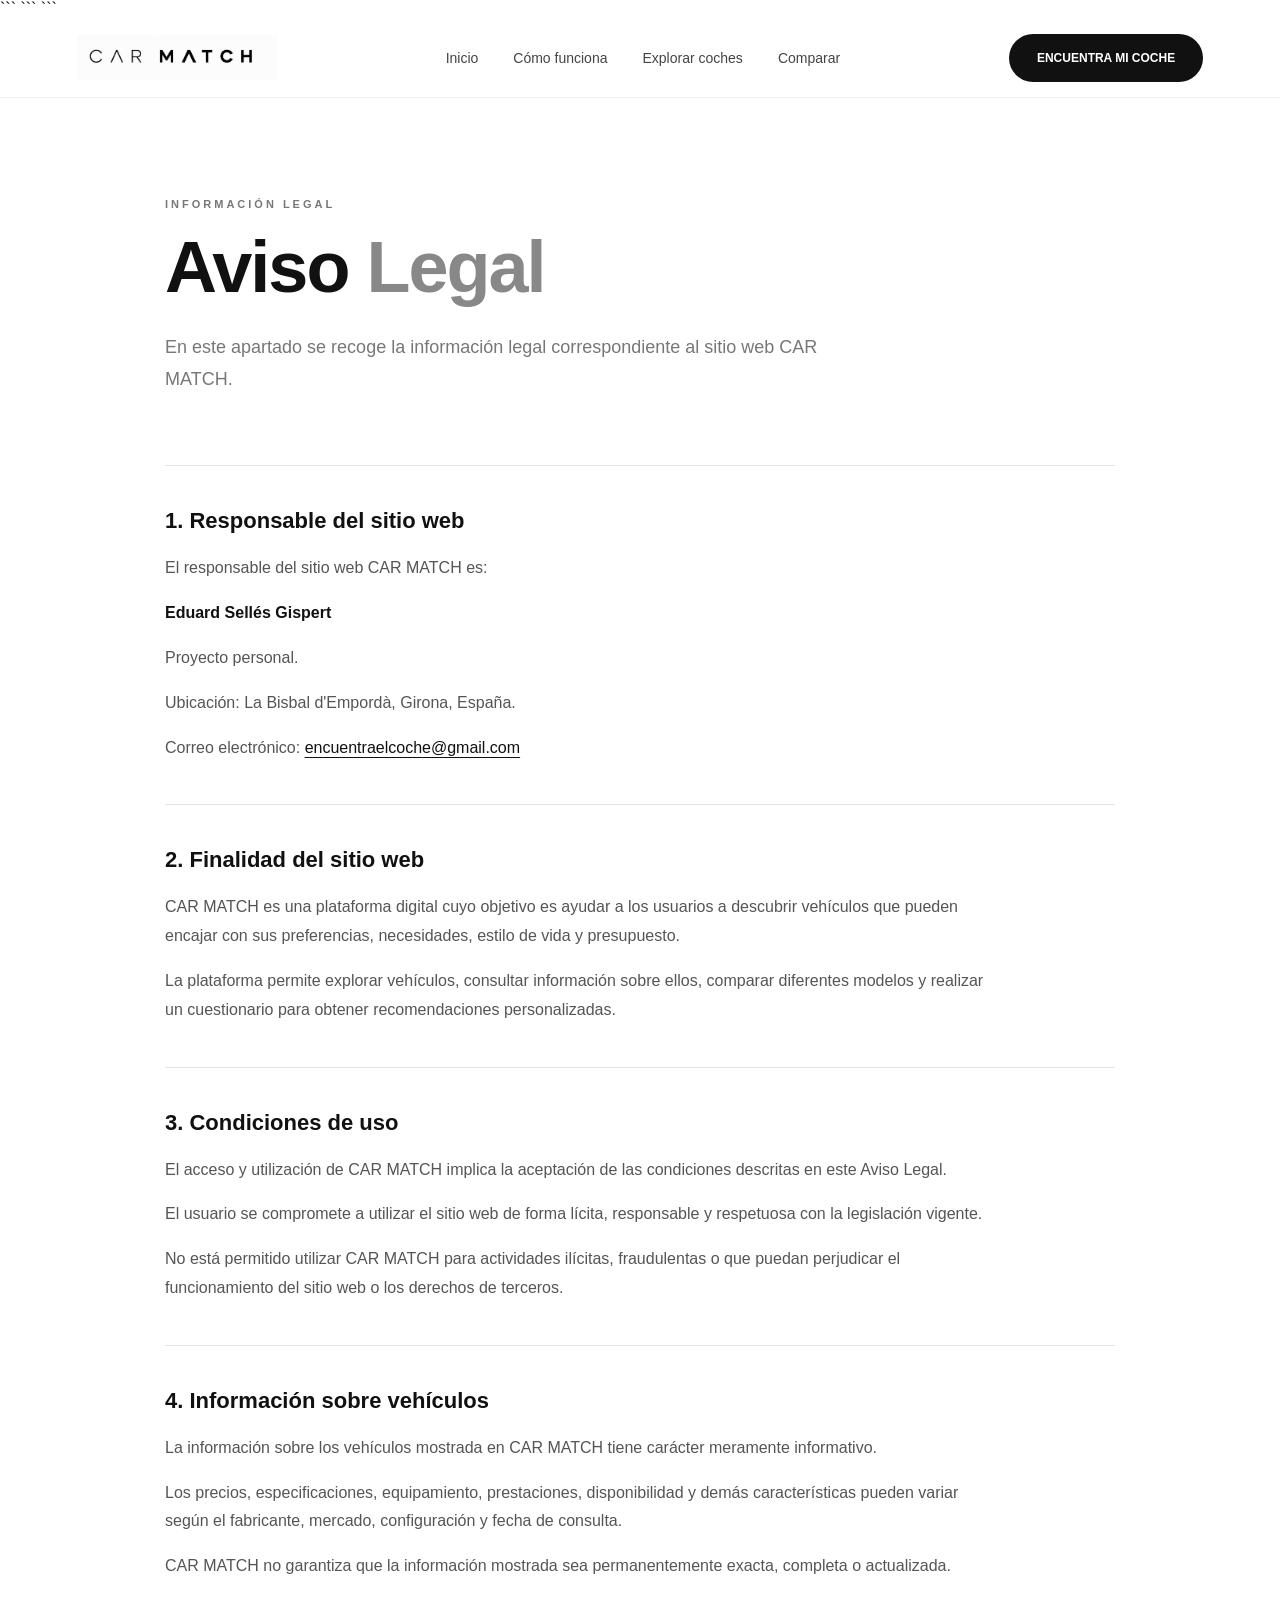
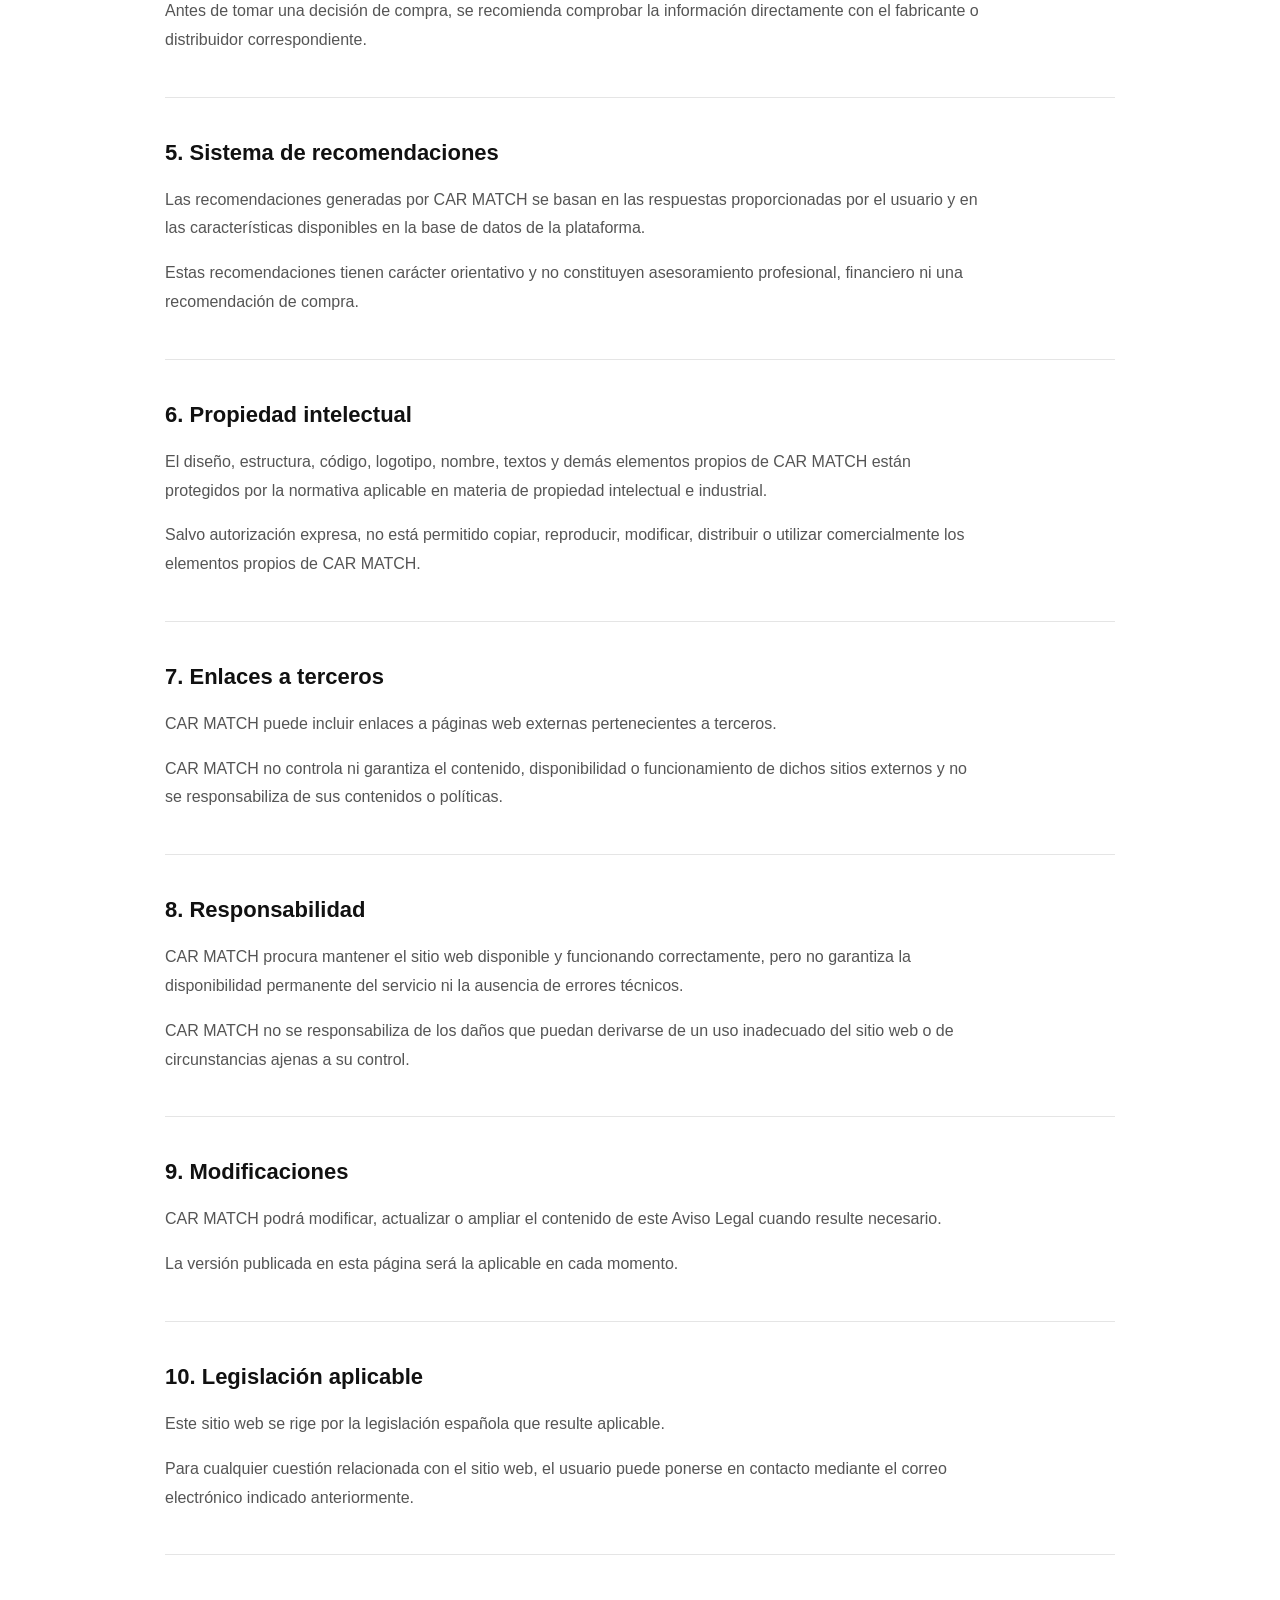
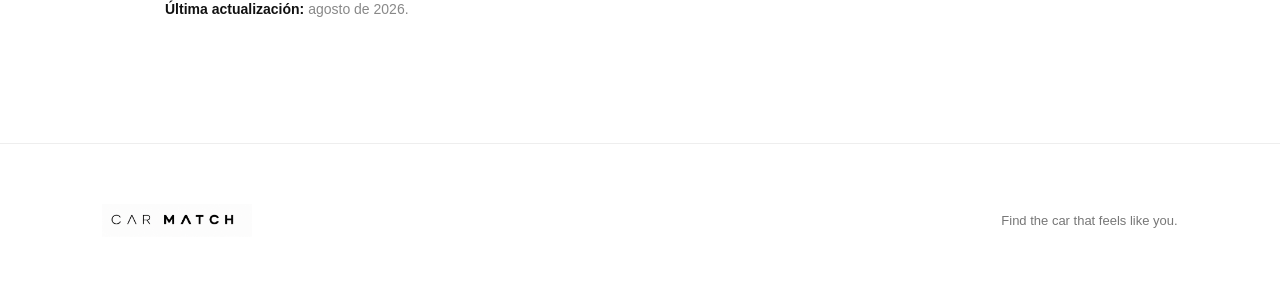
==== commit 7a43ec12: "todo" ====
--- a/aviso-legal.html
+++ b/aviso-legal.html
@@ -473,28 +473,25 @@
 
 <footer>
 
-    <div>
+       <div class="cm-footer-top">
 
         <a
             href="index.html"
-            class="logo"
+            class="cm-footer-logo"
             aria-label="CAR MATCH - Inicio"
         >
-
             <img
                 src="/images/logo.png"
                 alt="CAR MATCH"
             >
-
         </a>
 
+        <p class="cm-footer-text">
+            Find the car that feels like you.
+        </p>
+
     </div>
-
-
-    <p>
-        Find the car that feels like you.
-    </p>
-
+    
 </footer>
 
 
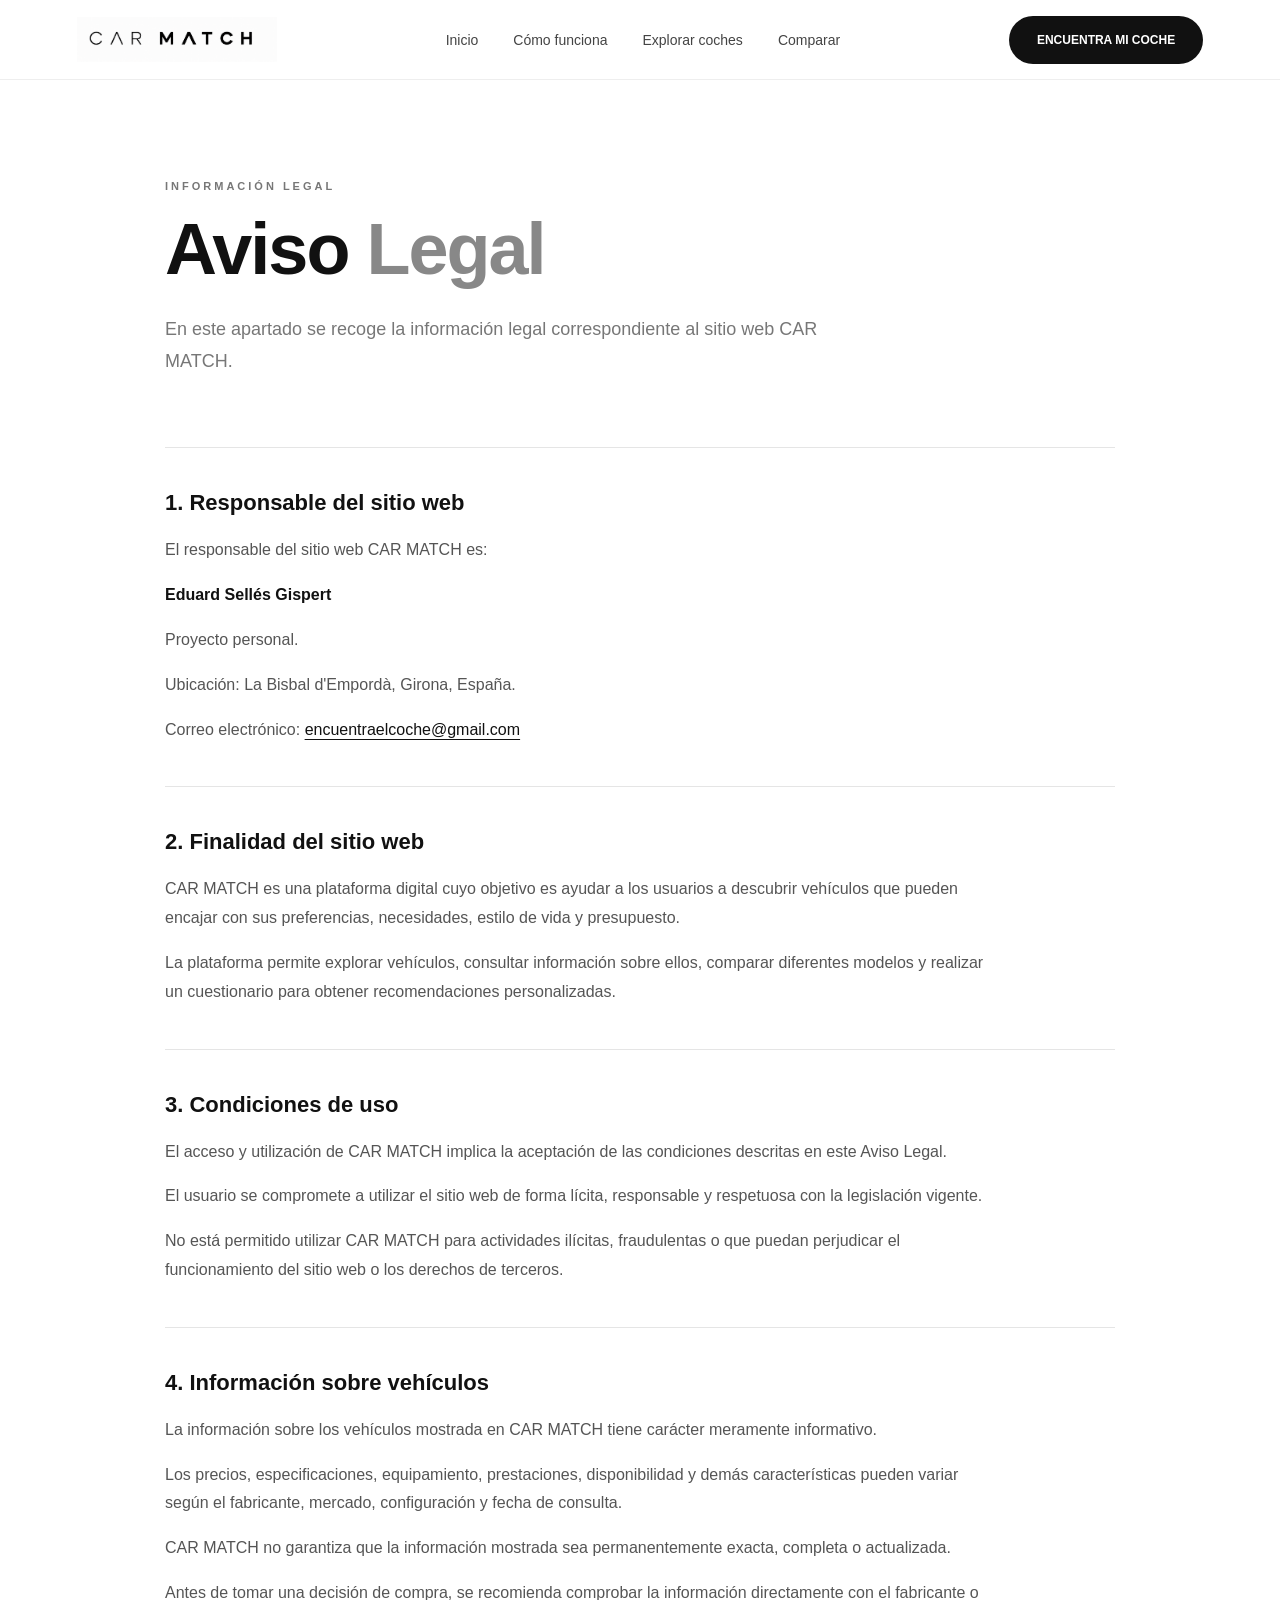
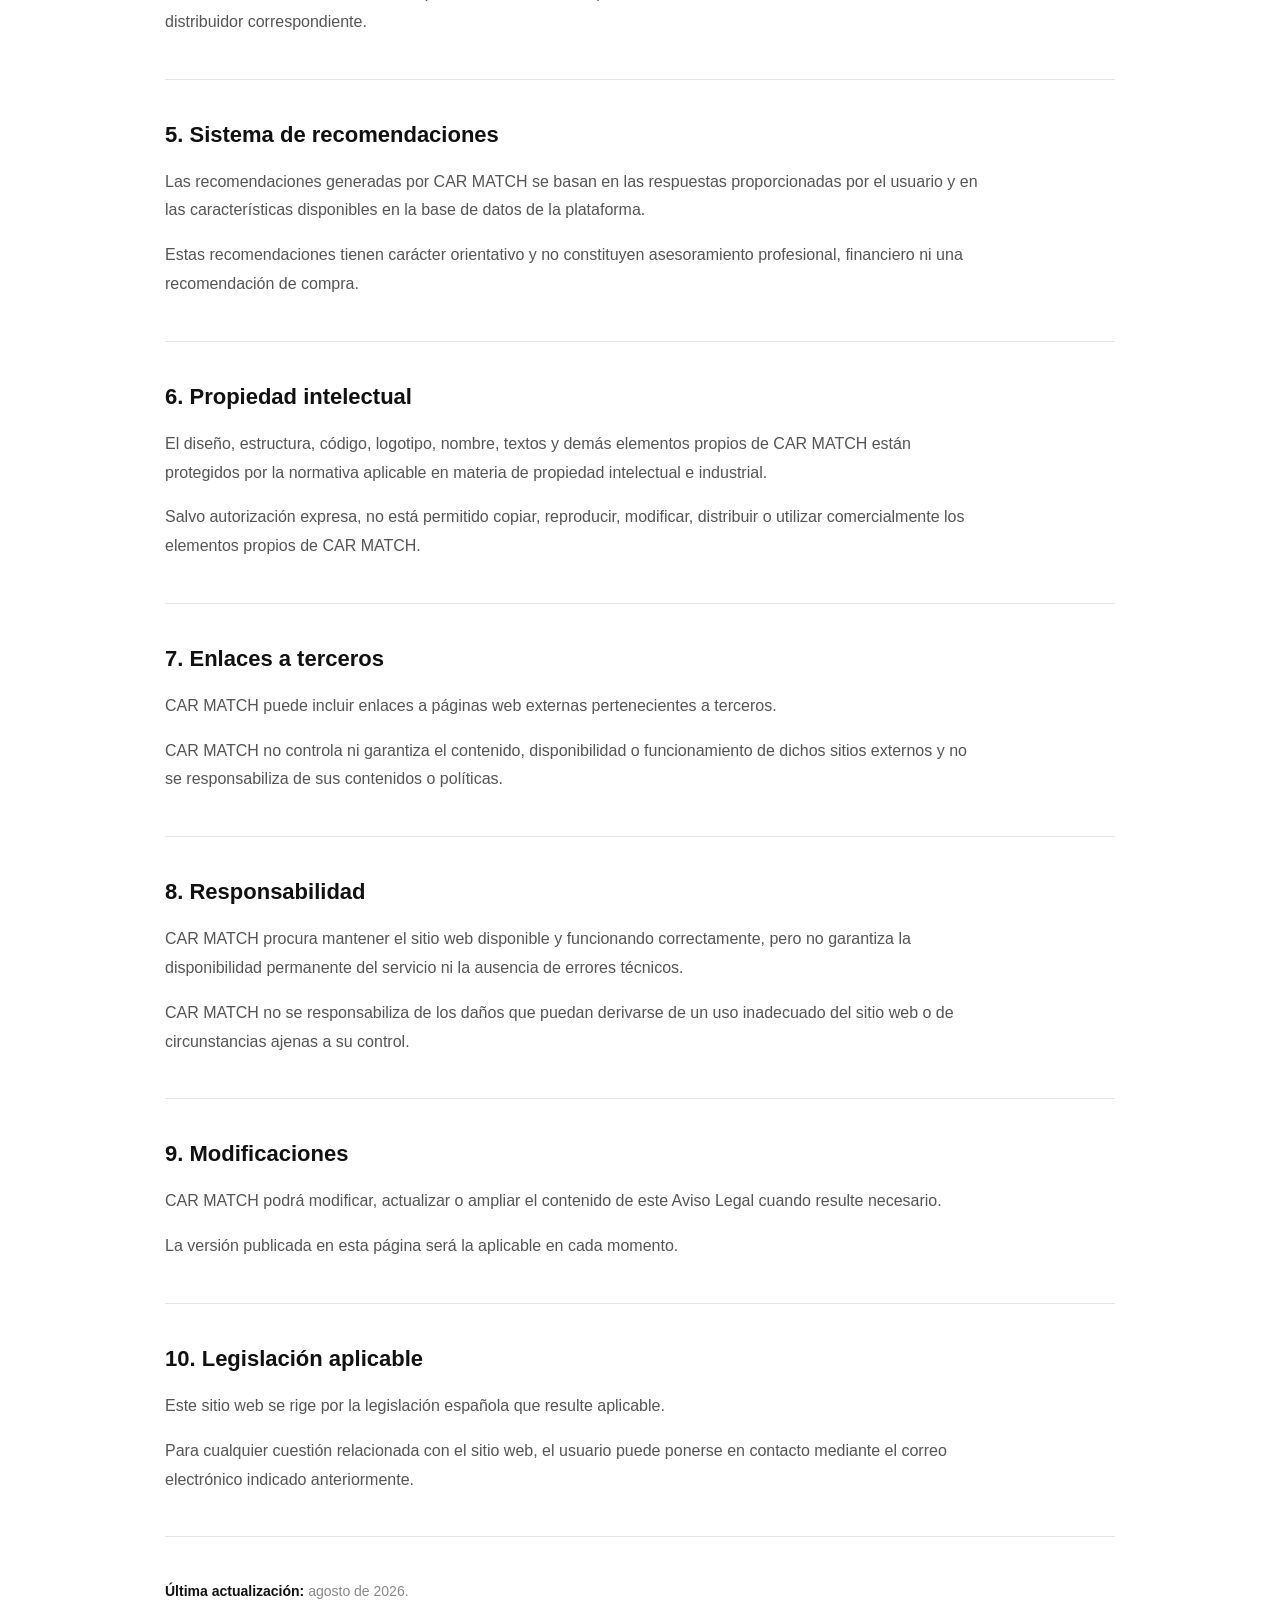
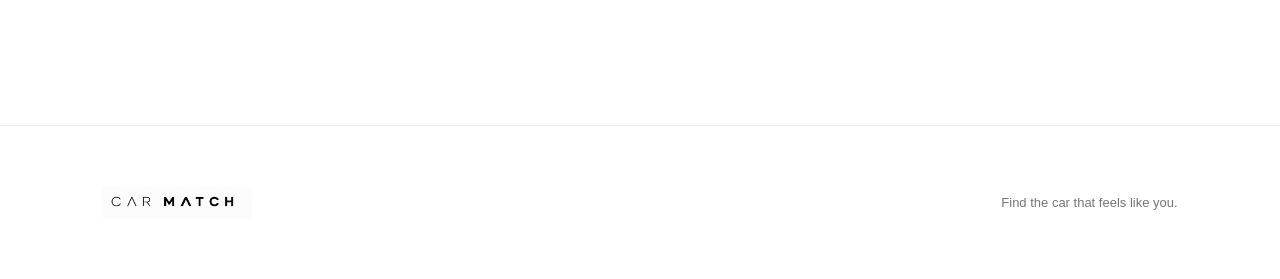
==== commit 62d75553: "todo" ====
--- a/aviso-legal.html
+++ b/aviso-legal.html
@@ -4,7 +4,7 @@
 
 <head>
 
-```
+
 <meta charset="UTF-8">
 
 <meta
@@ -29,13 +29,13 @@
     rel="stylesheet"
     href="css/style.css"
 >
-```
+
 
 </head>
 
 <body>
 
-```
+
 <!-- =====================================================
      NAVBAR
 ====================================================== -->
@@ -491,7 +491,7 @@
         </p>
 
     </div>
-    
+
 </footer>
 
 
